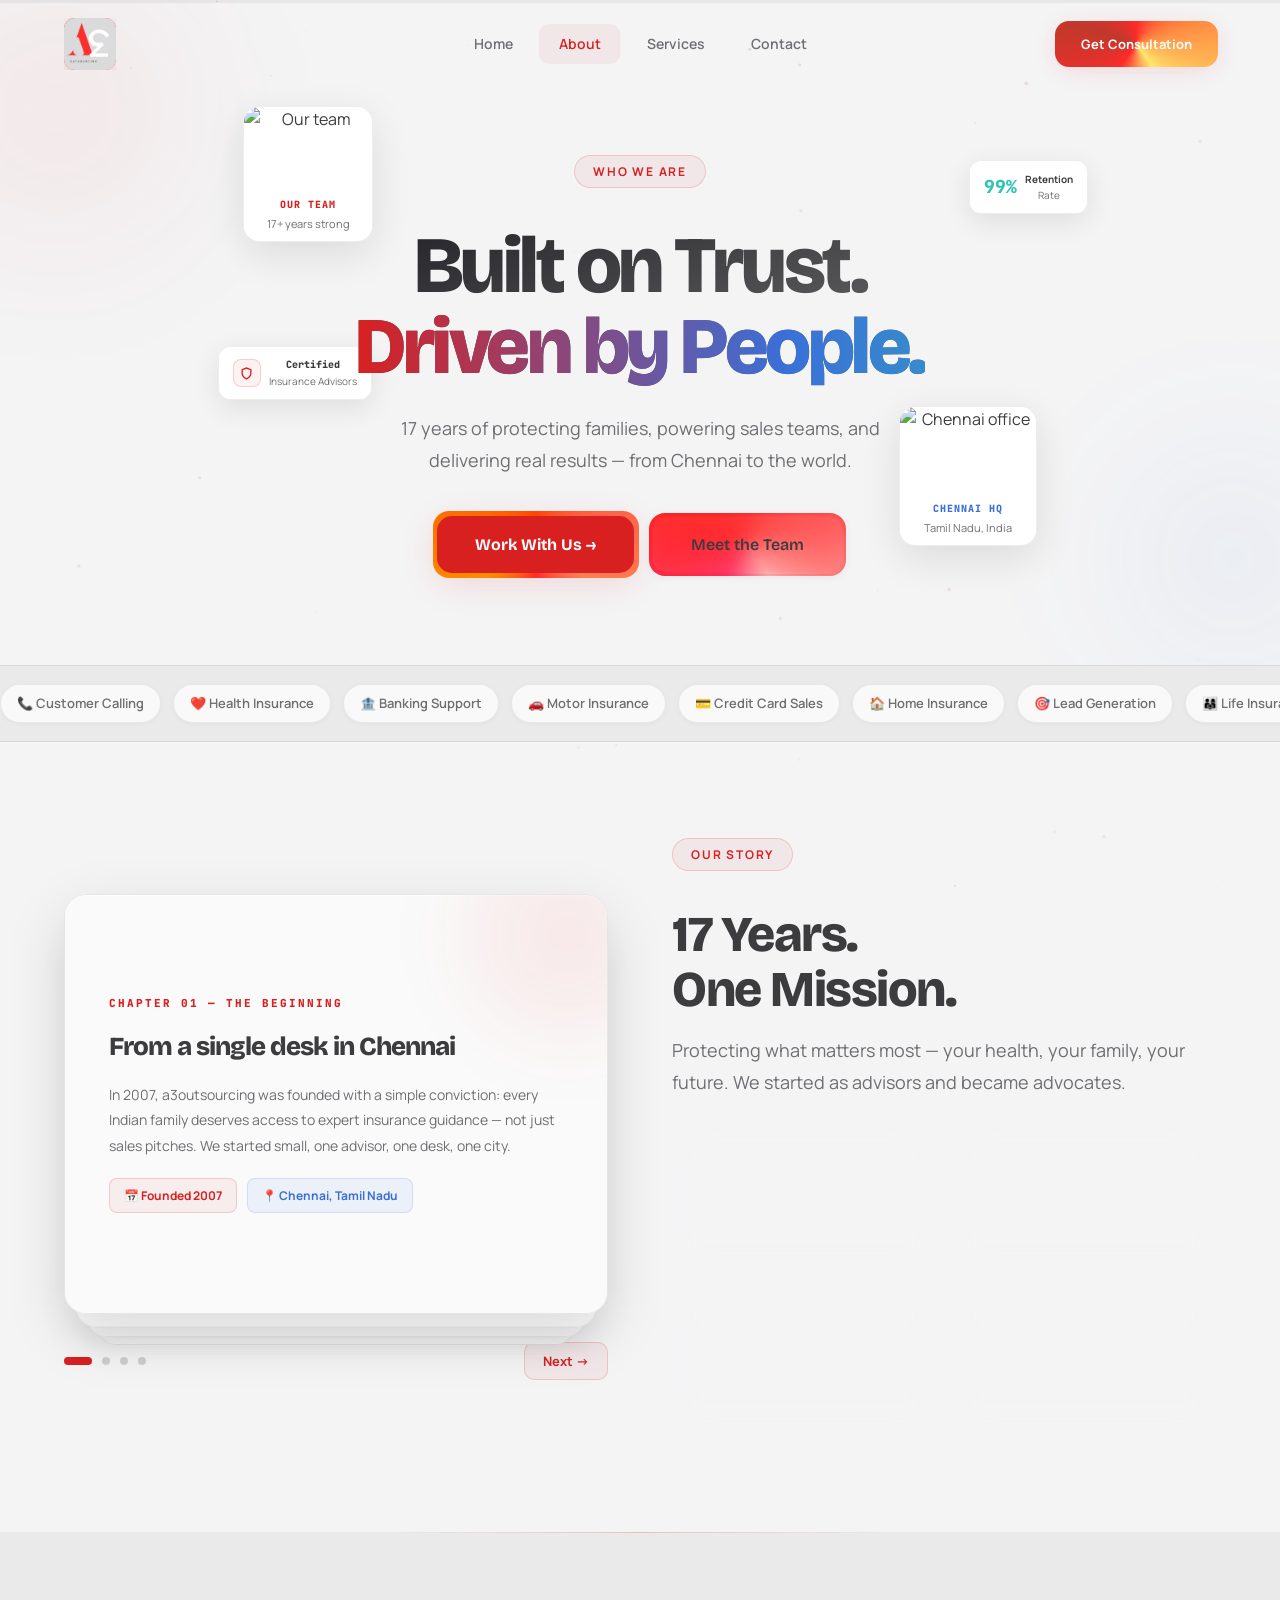
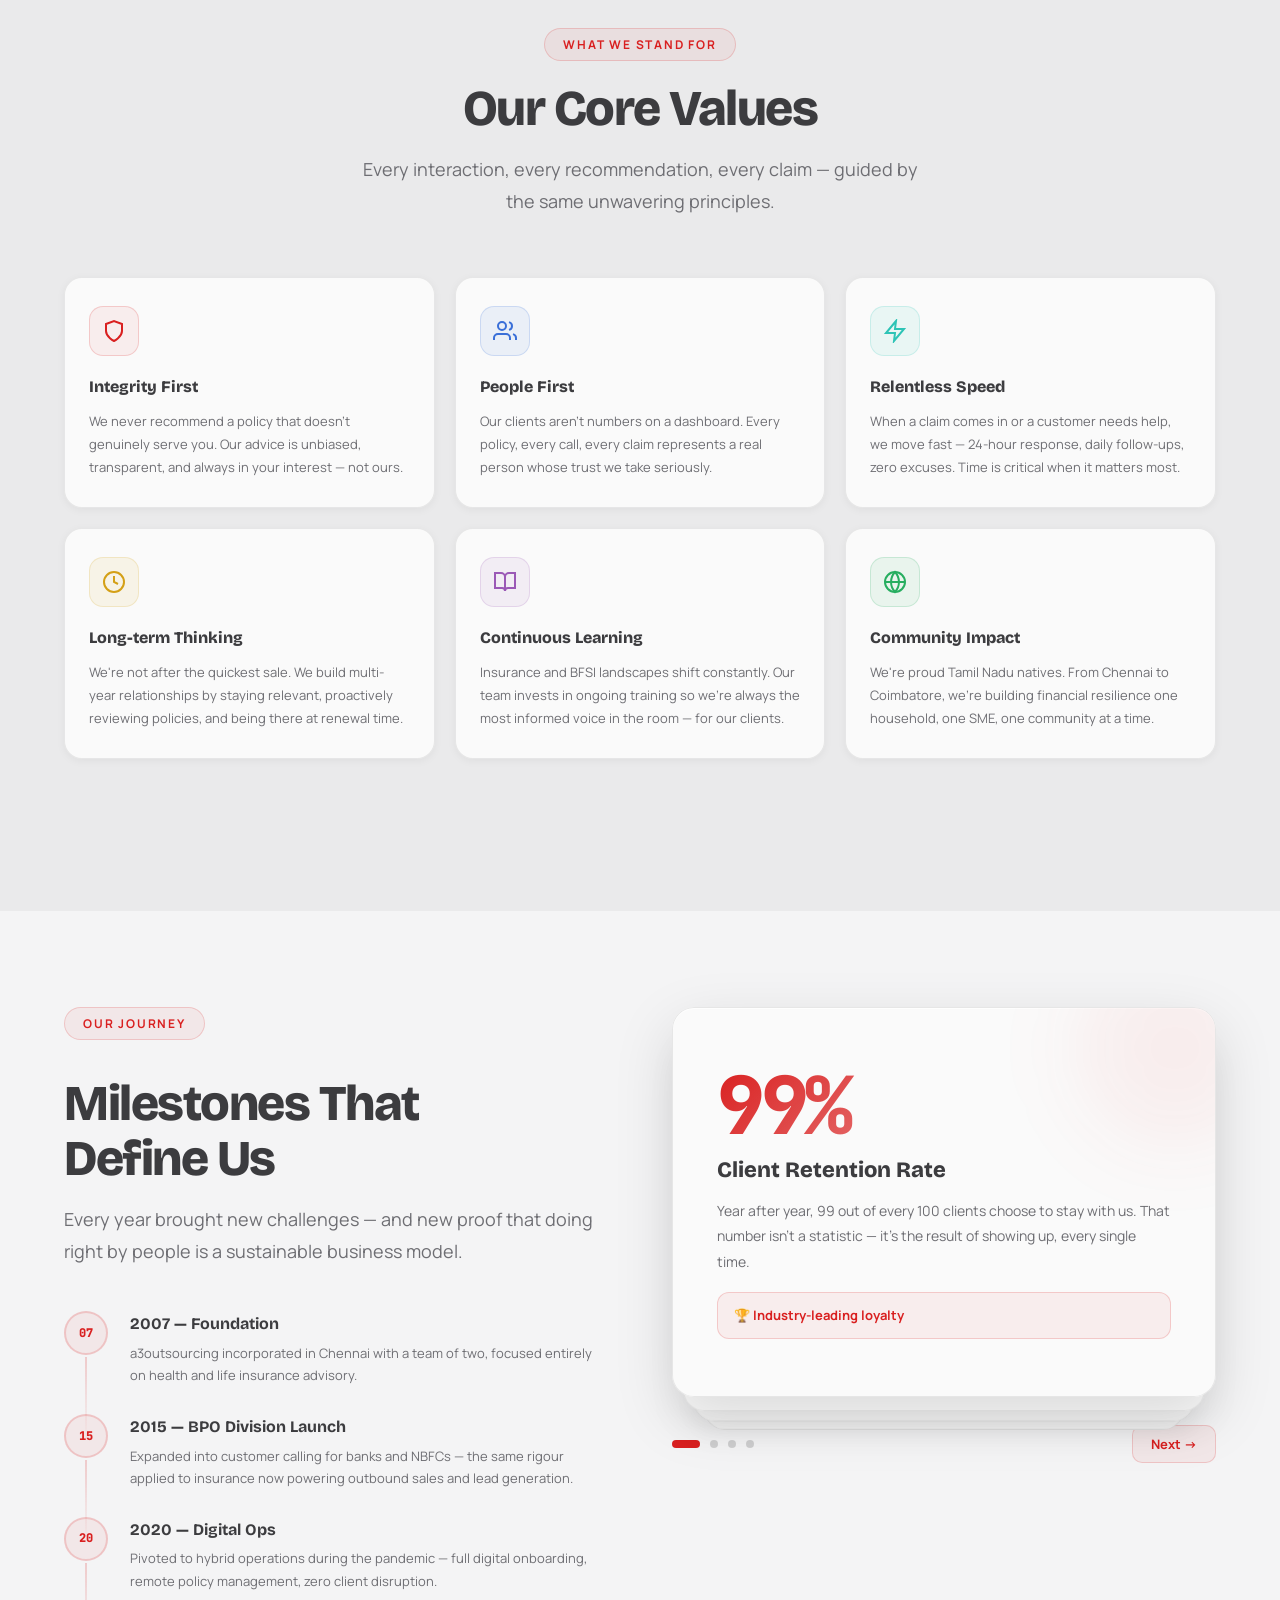
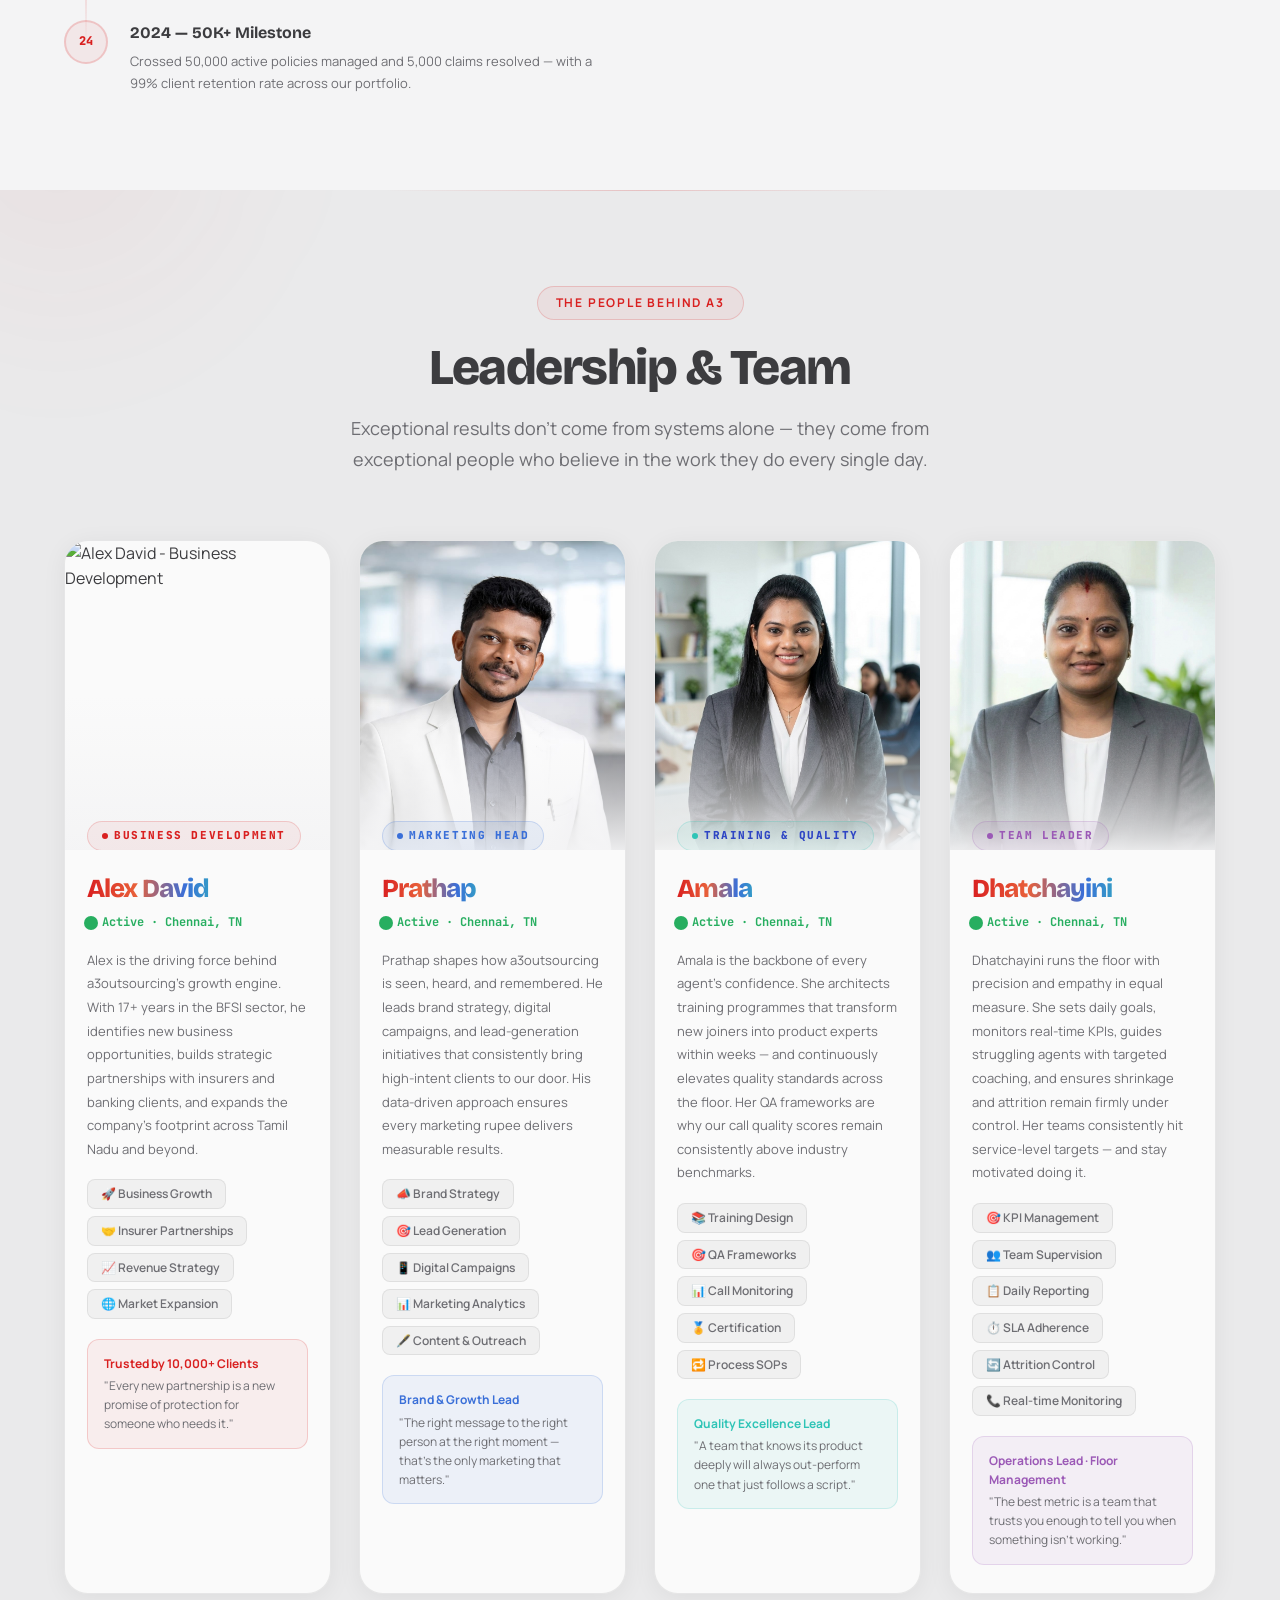
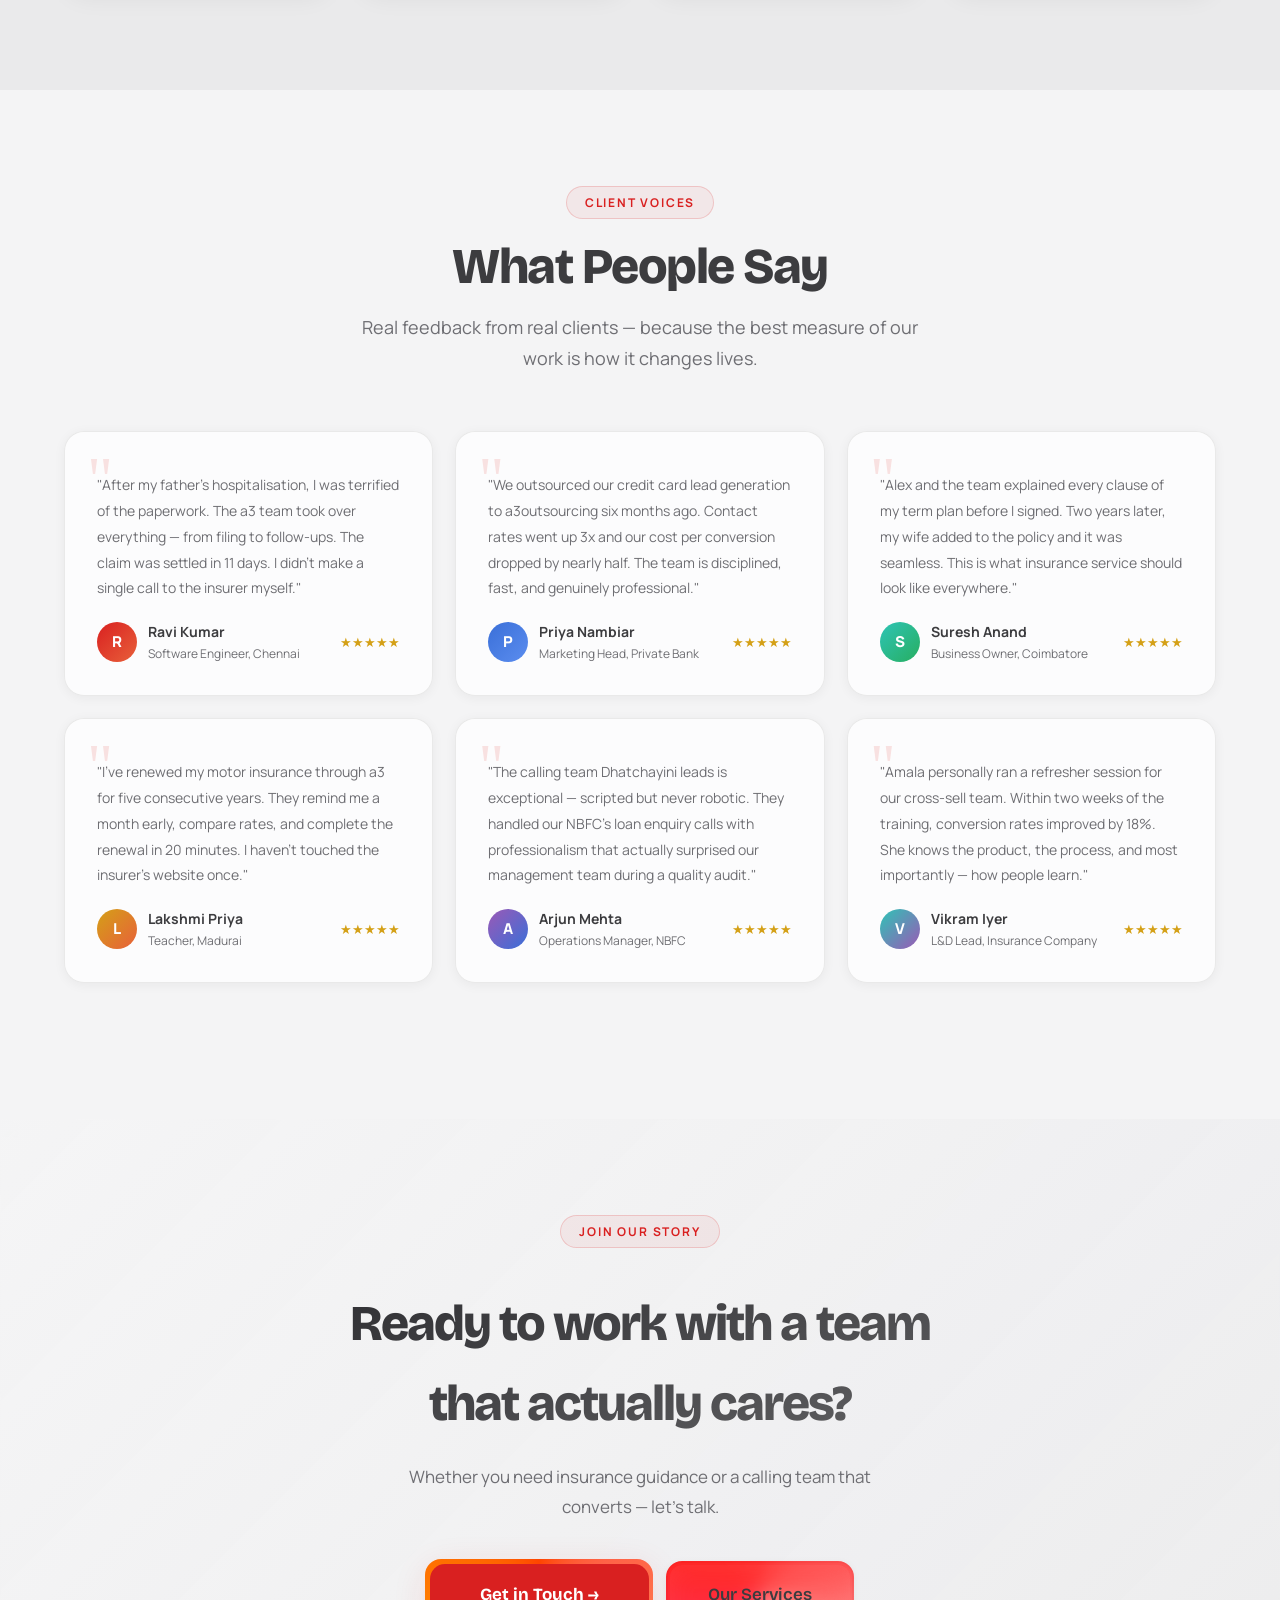
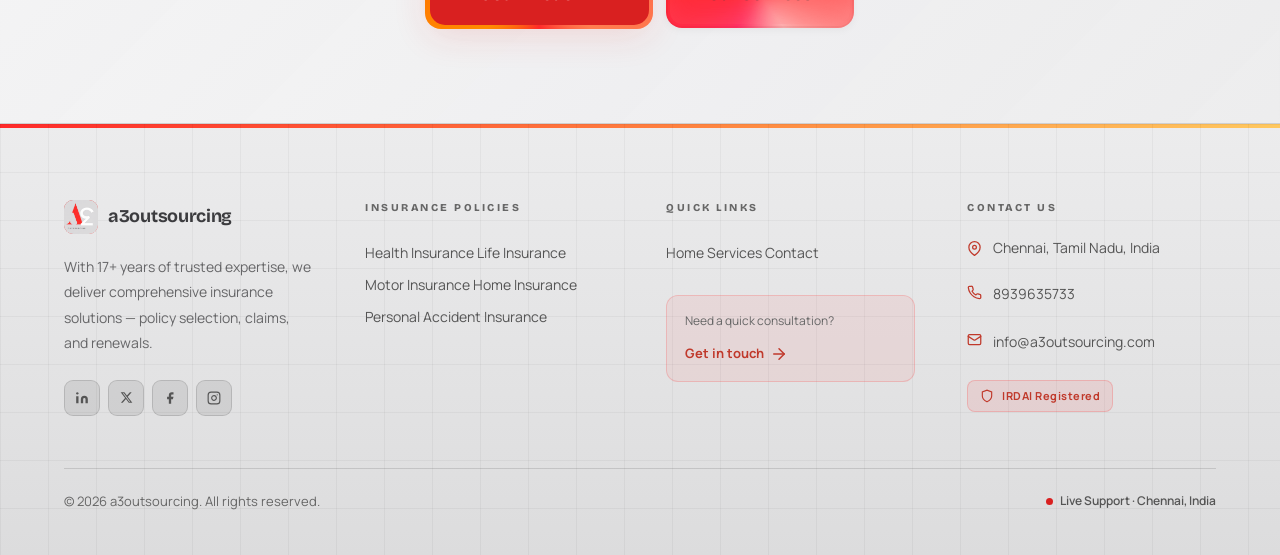
==== about.html @ 7f918e46 "Initial commit" ====
<!DOCTYPE html>
<html lang="en">
<head>
  <meta charset="UTF-8">
  <meta name="viewport" content="width=device-width, initial-scale=1.0">
  <title>About Us — a3outsourcing</title>
  <link rel="stylesheet" href="css/tokens.css">
  <link rel="stylesheet" href="css/styles.css">
  <style>
    /* ═══════════════════════════════════════
       ABOUT PAGE — EXTENDED STYLES
    ═══════════════════════════════════════ */

    /* ── Stacked Slide Deck ── */
    .stack-scene {
      position: relative;
      height: 420px;
      perspective: 1200px;
    }
    .stack-card {
      position: absolute;
      inset: 0;
      border-radius: 22px;
      overflow: hidden;
      cursor: pointer;
      transition: transform 0.72s cubic-bezier(0.16,1,0.3,1),
                  opacity 0.72s cubic-bezier(0.16,1,0.3,1),
                  box-shadow 0.5s ease;
      will-change: transform, opacity;
      user-select: none;
    }
    .stack-card.pos-0 {
      transform: translateY(0) scale(1);
      opacity: 1;
      z-index: 4;
      box-shadow: 0 20px 60px rgba(0,0,0,0.13);
    }

  .stack-card.pos-1 {
    transform: translateY(22px) scale(0.96);
    opacity: 1;
    z-index: 3;
    box-shadow: 0 12px 40px rgba(0,0,0,0.08);
  }
  .stack-card.pos-2 {
    transform: translateY(40px) scale(0.92);
    opacity: 1;
    z-index: 2;
    box-shadow: 0 8px 24px rgba(0,0,0,0.05);
  }
  .stack-card.pos-3 {
    transform: translateY(56px) scale(0.88);
    opacity: 1;
    z-index: 1;
  }
    .stack-card.exiting {
      transform: translateY(-110%) scale(0.94) rotateX(6deg);
      opacity: 0;
      pointer-events: none;
    }
  .stack-card-inner {
    width: 100%; height: 100%;
    background: #FAFAFA;
    border: 1px solid rgba(0,0,0,0.08);
    border-radius: 22px;
    padding: 40px 44px;
    display: flex;
    flex-direction: column;
    justify-content: center;
    position: relative;
    overflow: hidden;
    box-shadow: inset 0 1px 0 rgba(255,255,255,0.9);
  }
    .stack-card-inner::before {
      content: '';
      position: absolute;
      top: -60px; right: -60px;
      width: 200px; height: 200px;
      border-radius: 50%;
      background: var(--card-accent, rgba(217,32,32,0.06));
      filter: blur(40px);
      pointer-events: none;
    }
    .stack-nav {
      display: flex;
      align-items: center;
      gap: 10px;
      margin-top: 28px;
    }
    .stack-dot {
      width: 8px; height: 8px;
      border-radius: 4px;
      background: rgba(0,0,0,0.15);
      cursor: pointer;
      transition: all 0.4s var(--ease-out-expo);
      border: none;
      padding: 0;
    }
    .stack-dot.active {
      width: 28px;
      background: var(--brand-red);
    }
    .stack-next-btn {
      margin-left: auto;
      display: inline-flex;
      align-items: center;
      gap: 8px;
      font-size: 13px;
      font-weight: 700;
      color: var(--brand-red);
      background: var(--brand-red-subtle);
      border: 1px solid var(--brand-red-border);
      border-radius: 10px;
      padding: 9px 18px;
      cursor: pointer;
      transition: all 0.3s;
      font-family: var(--font-body);
    }
    .stack-next-btn:hover {
      background: var(--brand-red);
      color: #fff;
    }

    /* ── Shining Name Effect ── */
    @keyframes name-shine {
      0%   { background-position: -200% center; }
      100% { background-position: 200% center; }
    }
    @keyframes name-color-cycle {
      0%   { filter: hue-rotate(0deg) brightness(1); }
      25%  { filter: hue-rotate(30deg) brightness(1.1); }
      50%  { filter: hue-rotate(-20deg) brightness(1.15); }
      75%  { filter: hue-rotate(15deg) brightness(1.05); }
      100% { filter: hue-rotate(0deg) brightness(1); }
    }
    .team-name-shine {
      background: linear-gradient(
        90deg,
        #D92020 0%,
        #E8603A 20%,
        #3a6fd8 40%,
        #2ec4b6 60%,
        #9b59b6 80%,
        #D92020 100%
      );
      background-size: 200% auto;
      -webkit-background-clip: text;
      -webkit-text-fill-color: transparent;
      background-clip: text;
      animation: name-shine 4s linear infinite;
    }
    .team-role-tag {
      display: inline-flex;
      align-items: center;
      gap: 6px;
      padding: 5px 14px;
      border-radius: 20px;
      font-size: 11px;
      font-weight: 800;
      letter-spacing: 1.6px;
      text-transform: uppercase;
      font-family: var(--font-mono);
      animation: name-color-cycle 6s ease-in-out infinite;
    }

    /* ── Team Card ── */
    .team-card {
      background: var(--glass);
      border: 1px solid var(--glass-border);
      border-radius: 24px;
      overflow: hidden;
      transition: all 0.6s var(--ease-out-expo);
      position: relative;
      box-shadow: 0 4px 24px rgba(0,0,0,0.06);
    }
    .team-card:hover {
      transform: translateY(-10px);
      box-shadow: 0 24px 64px rgba(0,0,0,0.12);
      border-color: rgba(0,0,0,0.12);
    }
    .team-photo-wrap {
      position: relative;
      aspect-ratio: 3/3.5;
      overflow: hidden;
    }
    .team-photo-wrap img {
      width: 100%; height: 100%;
      object-fit: cover;
      object-position: top center;
      transition: transform 0.8s var(--ease-out-expo);
    }
    .team-card:hover .team-photo-wrap img {
      transform: scale(1.06);
    }
    .team-photo-overlay {
      position: absolute;
      inset: 0;
      background: linear-gradient(to top, rgba(244,244,245,0.95) 0%, transparent 50%);
    }
    .team-photo-badge {
      position: absolute;
      bottom: -1px; left: 0; right: 0;
      padding: 16px 22px 0;
    }
    .team-info {
      padding: 4px 22px 28px;
    }

    /* ── Pulsing live dot on team card ── */
    @keyframes team-pulse {
      0%  { transform: scale(1); opacity: 0.8; }
      50% { transform: scale(2.2); opacity: 0; }
      100%{ transform: scale(1); opacity: 0; }
    }
    .team-live-dot {
      position: relative;
      display: inline-block;
      width: 8px; height: 8px;
      border-radius: 50%;
      background: #27ae60;
      flex-shrink: 0;
    }
    .team-live-dot::after {
      content: '';
      position: absolute;
      inset: -3px;
      border-radius: 50%;
      background: #27ae60;
      animation: team-pulse 2.2s ease-out infinite;
    }

    /* ── Responsibility pill list ── */
    .resp-pill {
      display: inline-flex;
      align-items: center;
      gap: 6px;
      padding: 6px 13px;
      border-radius: 8px;
      font-size: 12px;
      font-weight: 600;
      line-height: 1.3;
      background: rgba(0,0,0,0.04);
      border: 1px solid rgba(0,0,0,0.07);
      color: var(--text-secondary);
      transition: all 0.3s;
    }
    .resp-pill:hover {
      background: var(--brand-red-subtle);
      border-color: var(--brand-red-border);
      color: var(--brand-red);
    }

    /* ── Mission cards (big accent numbers) ── */
    .mission-num {
      font-size: 80px;
      font-weight: 800;
      font-family: var(--font-mono);
      line-height: 1;
      background: linear-gradient(135deg, var(--brand-red), rgba(217,32,32,0.25));
      -webkit-background-clip: text;
      -webkit-text-fill-color: transparent;
      background-clip: text;
      margin-bottom: 8px;
      letter-spacing: -4px;
    }

    /* ── Testimonial card (about page variant) ── */
    .about-test-card {
      background: var(--glass);
      border: 1px solid var(--glass-border);
      border-radius: 20px;
      padding: 32px;
      transition: all 0.5s var(--ease-out-expo);
      position: relative;
      box-shadow: 0 2px 12px rgba(0,0,0,0.05);
    }
    .about-test-card:hover {
      transform: translateY(-5px);
      box-shadow: 0 16px 48px rgba(0,0,0,0.10);
      border-color: rgba(0,0,0,0.11);
    }
    .about-test-card .quote-mark {
      font-size: 64px;
      line-height: 1;
      color: var(--brand-red);
      opacity: 0.12;
      font-family: Georgia, serif;
      position: absolute;
      top: 16px; left: 22px;
    }

    /* ── Timeline (journey section) ── */
    .timeline-item {
      display: flex;
      gap: 22px;
      align-items: flex-start;
      position: relative;
    }
    .timeline-item:not(:last-child)::after {
      content: '';
      position: absolute;
      left: 21px;
      top: 46px;
      width: 2px;
      height: calc(100% + 8px);
      background: linear-gradient(to bottom, var(--brand-red), transparent);
      opacity: 0.2;
    }
    .timeline-dot {
      width: 44px; height: 44px;
      border-radius: 50%;
      background: var(--brand-red-subtle);
      border: 2px solid var(--brand-red-border);
      display: flex;
      align-items: center;
      justify-content: center;
      font-family: var(--font-mono);
      font-weight: 800;
      font-size: 12px;
      color: var(--brand-red);
      flex-shrink: 0;
      position: relative;
      z-index: 1;
    }

    /* ── Scroll-triggered number counter ── */
    .big-counter {
      font-size: clamp(48px, 7vw, 72px);
      font-weight: 800;
      font-family: var(--font-mono);
      letter-spacing: -3px;
      line-height: 1;
    }

    /* ── Value card ── */
    .value-card {
      background: var(--glass);
      border: 1px solid var(--glass-border);
      border-radius: 18px;
      padding: 28px 24px;
      transition: all 0.5s var(--ease-out-expo);
      position: relative;
      overflow: hidden;
      box-shadow: 0 2px 8px rgba(0,0,0,0.05);
    }
    .value-card::after {
      content: '';
      position: absolute;
      bottom: 0; left: 0; right: 0;
      height: 3px;
      background: var(--card-line, var(--brand-red));
      transform: scaleX(0);
      transform-origin: left;
      transition: transform 0.45s var(--ease-out-expo);
    }
    .value-card:hover::after { transform: scaleX(1); }
    .value-card:hover {
      transform: translateY(-6px);
      box-shadow: 0 20px 50px rgba(0,0,0,0.10);
      border-color: rgba(0,0,0,0.11);
      background: var(--glass-hover);
    }

    /* ── Hero accent word ── */
    @keyframes about-accent {
      0%,100% { background-position: 0% center; }
      50%      { background-position: 100% center; }
    }
    .about-accent {
      background: linear-gradient(90deg,#D92020,#3a6fd8,#2ec4b6,#9b59b6,#D92020);
      background-size: 300% auto;
      -webkit-background-clip: text;
      -webkit-text-fill-color: transparent;
      background-clip: text;
      animation: about-accent 6s linear infinite;
    }

    /* ── Floating orbs ── */
    @keyframes orb-float {
      0%,100% { transform: translate(0,0) scale(1); }
      33%      { transform: translate(12px,-18px) scale(1.04); }
      66%      { transform: translate(-8px,10px) scale(0.97); }
    }
    .orb {
      position: absolute;
      border-radius: 50%;
      filter: blur(60px);
      pointer-events: none;
      animation: orb-float 14s ease-in-out infinite;
    }

    /* ── Marquee (team skills) ── */
    @keyframes marquee-skills {
      from { transform: translateX(0); }
      to   { transform: translateX(-50%); }
    }
    .skills-track {
      display: flex;
      width: max-content;
      gap: 12px;
      animation: marquee-skills 30s linear infinite;
    }
    .skill-chip {
      display: inline-flex;
      align-items: center;
      gap: 7px;
      padding: 8px 16px;
      background: rgba(255,255,255,0.7);
      border: 1px solid rgba(0,0,0,0.07);
      border-radius: 24px;
      font-size: 13px;
      font-weight: 600;
      color: var(--text-secondary);
      white-space: nowrap;
      box-shadow: 0 1px 4px rgba(0,0,0,0.04);
    }

    /* ── Responsive ── */
    @media (max-width: 768px) {
      .stack-scene { height: 480px; }
      .stack-card-inner { padding: 28px 24px; }
      .team-grid { grid-template-columns: 1fr !important; }
    }

    @media (max-width: 768px) {
    .hero-float-card { display: none !important; }

    @media (min-width: 768px) {
      .team-grid .team-info p {
        font-size: 12px !important;
      }
      .team-grid .team-photo-wrap {
        aspect-ratio: 3/3 !important;
      }
      .team-grid h3 {
        font-size: 20px !important;
      }
      .team-grid .team-info {
        padding: 4px 14px 20px !important;
      }
      .team-grid .stack-card-inner {
        padding: 24px 18px !important;
      }
    }

  }
  </style>
</head>
<body>

<!-- Scroll progress -->
<div style="position:fixed;top:0;left:0;width:100%;height:3px;z-index:9999;background:rgba(0,0,0,0.05)">
  <div id="scroll-progress" style="height:100%;width:0%;background:linear-gradient(90deg,var(--brand-red),var(--brand-red-bright));transition:width .08s linear;box-shadow:0 0 20px var(--brand-red-glow)"></div>
</div>
<canvas id="particle-canvas" style="position:fixed;inset:0;width:100%;height:100%;pointer-events:none;z-index:1"></canvas>
<div id="navbar-root"></div>

<main style="position:relative;z-index:2;overflow:hidden">

  <!-- ═══════════ HERO ═══════════ -->
  <div class="page-hero" style="min-height:62vh;display:flex;flex-direction:column;justify-content:center;align-items:center;text-align:center;padding:155px 24px 90px;position:relative;overflow:hidden">
    <!-- Orbs -->
    <div class="orb" style="width:420px;height:420px;top:-15%;left:-12%;background:radial-gradient(ellipse,rgba(217,32,32,0.07),transparent 70%)"></div>
    <div class="orb" style="width:350px;height:350px;bottom:-10%;right:-10%;background:radial-gradient(ellipse,rgba(58,111,216,0.07),transparent 70%);animation-delay:-6s"></div>
<!-- Floating image cards -->
    <div class="hero-float-card" style="position:absolute;top:16%;left:19%;animation:icon-float 5s ease-in-out infinite;z-index:1">
      <div style="width:130px;border-radius:16px;overflow:hidden;box-shadow:0 12px 40px rgba(0,0,0,0.10);border:1px solid rgba(0,0,0,0.07);background:#fff">
        <img src="https://images.unsplash.com/photo-1600880292203-757bb62b4baf?w=260&q=80&auto=format&fit=crop&crop=top" alt="Our team" style="width:100%;height:82px;object-fit:cover;display:block">
        <div style="padding:8px 10px">
          <div style="font-size:10px;font-weight:800;color:var(--brand-red);letter-spacing:1px;text-transform:uppercase;font-family:var(--font-mono)">Our Team</div>
          <div style="font-size:11px;color:var(--text-secondary);margin-top:2px">17+ years strong</div>
        </div>
      </div>
    </div>
    <div class="hero-float-card" style="position:absolute;bottom:18%;right:19%;animation:icon-float 4.5s ease-in-out 1.5s infinite;z-index:1">
      <div style="width:138px;border-radius:16px;overflow:hidden;box-shadow:0 12px 40px rgba(0,0,0,0.10);border:1px solid rgba(0,0,0,0.07);background:#fff">
        <img src="https://images.unsplash.com/photo-1521737711867-e3b97375f902?w=276&q=80&auto=format&fit=crop&crop=center" alt="Chennai office" style="width:100%;height:86px;object-fit:cover;display:block">
        <div style="padding:8px 10px">
          <div style="font-size:10px;font-weight:800;color:#3a6fd8;letter-spacing:1px;text-transform:uppercase;font-family:var(--font-mono)">Chennai HQ</div>
          <div style="font-size:11px;color:var(--text-secondary);margin-top:2px">Tamil Nadu, India</div>
        </div>
      </div>
    </div>
    <div class="hero-float-card" style="position:absolute;top:52%;left:17%;animation:icon-float 6s ease-in-out 3s infinite;z-index:1">
      <div style="padding:10px 14px;border-radius:12px;background:#fff;box-shadow:0 8px 28px rgba(0,0,0,0.09);border:1px solid rgba(0,0,0,0.07);display:flex;align-items:center;gap:8px;white-space:nowrap">
        <div style="width:28px;height:28px;border-radius:8px;background:var(--brand-red-subtle);border:1px solid var(--brand-red-border);display:flex;align-items:center;justify-content:center;color:var(--brand-red);flex-shrink:0"><svg width="13" height="13" viewBox="0 0 24 24" fill="none" stroke="currentColor" stroke-width="2.5"><path d="M12 22s8-4 8-10V5l-8-3-8 3v7c0 6 8 10 8 10z"/></svg></div>
        <div><div style="font-size:10px;font-weight:800;color:var(--text-primary);font-family:var(--font-mono)">Certified</div><div style="font-size:10px;color:var(--text-secondary)">Insurance Advisors</div></div>
      </div>
    </div>
    <div class="hero-float-card" style="position:absolute;top:24%;right:15%;animation:icon-float 5.5s ease-in-out 0.8s infinite;z-index:1">
      <div style="padding:10px 14px;border-radius:12px;background:#fff;box-shadow:0 8px 28px rgba(0,0,0,0.09);border:1px solid rgba(0,0,0,0.07);display:flex;align-items:center;gap:8px;white-space:nowrap">
        <div style="font-size:18px;font-weight:800;font-family:var(--font-mono);color:#2ec4b6;line-height:1">99%</div>
        <div><div style="font-size:10px;font-weight:700;color:var(--text-primary)">Retention</div><div style="font-size:10px;color:var(--text-secondary)">Rate</div></div>
      </div>
    </div>



    <div style="position:relative;z-index:2;animation:fadeUp .8s var(--ease-out-expo)">
      <span class="section-tag">Who We Are</span>
      <h1 style="font-size:clamp(42px,8vw,80px);font-weight:800;font-family:var(--font-display);line-height:1.01;letter-spacing:-3.5px;margin:18px 0 24px;background:linear-gradient(160deg,#2a2a2e 10%,#666668 90%);-webkit-background-clip:text;-webkit-text-fill-color:transparent">
        Built on Trust.<br><span class="about-accent">Driven by People.</span>
      </h1>
      <p style="color:var(--text-secondary);font-size:18px;max-width:560px;margin:0 auto;line-height:1.78">17 years of protecting families, powering sales teams, and delivering real results — from Chennai to the world.</p>
      <div style="display:flex;gap:14px;justify-content:center;margin-top:38px;flex-wrap:wrap">
        <a href="contact.html" class="btn-primary">Work With Us &rarr;</a>
        <a href="#our-team" class="btn-secondary">Meet the Team</a>
      </div>
    </div>
  </div>

  <!-- ═══════════ SKILLS MARQUEE ═══════════ -->
  <div style="overflow:hidden;padding:18px 0;background:var(--bg-dark-2);border-top:1px solid var(--glass-border);border-bottom:1px solid var(--glass-border);position:relative;z-index:2">
    <div class="skills-track">
      <span class="skill-chip">📞 Customer Calling</span>
      <span class="skill-chip">❤️ Health Insurance</span>
      <span class="skill-chip">🏦 Banking Support</span>
      <span class="skill-chip">🚗 Motor Insurance</span>
      <span class="skill-chip">💳 Credit Card Sales</span>
      <span class="skill-chip">🏠 Home Insurance</span>
      <span class="skill-chip">🎯 Lead Generation</span>
      <span class="skill-chip">👨‍👩‍👧 Life Insurance</span>
      <span class="skill-chip">⚡ 24hr Claim Response</span>
      <span class="skill-chip">🏆 17+ Years</span>
      <span class="skill-chip">📊 50K+ Policies</span>
      <!-- duplicate for seamless loop -->
      <span class="skill-chip">📞 Customer Calling</span>
      <span class="skill-chip">❤️ Health Insurance</span>
      <span class="skill-chip">🏦 Banking Support</span>
      <span class="skill-chip">🚗 Motor Insurance</span>
      <span class="skill-chip">💳 Credit Card Sales</span>
      <span class="skill-chip">🏠 Home Insurance</span>
      <span class="skill-chip">🎯 Lead Generation</span>
      <span class="skill-chip">👨‍👩‍👧 Life Insurance</span>
      <span class="skill-chip">⚡ 24hr Claim Response</span>
      <span class="skill-chip">🏆 17+ Years</span>
      <span class="skill-chip">📊 50K+ Policies</span>
    </div>
  </div>


  <!-- ═══════════ SECTION 1 — OUR STORY (Stacked slides) ═══════════ -->
  <div class="section">
    <div style="display:grid;grid-template-columns:1fr 1fr;gap:64px;align-items:center" class="grid-2">
      <!-- Left: stacked deck -->
      <div class="sr-l">
        <div class="stack-scene" id="stack-story">
          <!-- Card 0 -->
          <div class="stack-card pos-0" style="--card-accent:rgba(217,32,32,0.07)">
            <div class="stack-card-inner" style="background:#FAFAFA">
              <span style="font-size:11px;font-weight:800;letter-spacing:2px;text-transform:uppercase;color:var(--brand-red);font-family:var(--font-mono);margin-bottom:14px;display:block">Chapter 01 — The Beginning</span>
              <h3 style="font-size:26px;font-weight:800;font-family:var(--font-display);letter-spacing:-1px;margin-bottom:14px;color:var(--text-primary)">From a single desk in Chennai</h3>
              <p style="color:var(--text-secondary);font-size:14px;line-height:1.82">In 2007, a3outsourcing was founded with a simple conviction: every Indian family deserves access to expert insurance guidance — not just sales pitches. We started small, one advisor, one desk, one city.</p>
              <div style="margin-top:20px;display:flex;gap:10px;flex-wrap:wrap">
                <div style="padding:7px 14px;background:var(--brand-red-subtle);border:1px solid var(--brand-red-border);border-radius:8px;font-size:12px;font-weight:700;color:var(--brand-red)">📅 Founded 2007</div>
                <div style="padding:7px 14px;background:rgba(58,111,216,0.07);border:1px solid rgba(58,111,216,0.15);border-radius:8px;font-size:12px;font-weight:700;color:#3a6fd8">📍 Chennai, Tamil Nadu</div>
              </div>
            </div>
          </div>
          <!-- Card 1 -->
          <div class="stack-card pos-1" style="--card-accent:rgba(58,111,216,0.07)">
            <div class="stack-card-inner" style="background:#FAFAFA">
              <span style="font-size:11px;font-weight:800;letter-spacing:2px;text-transform:uppercase;color:#3a6fd8;font-family:var(--font-mono);margin-bottom:14px;display:block">Chapter 02 — The Expansion</span>
              <h3 style="font-size:26px;font-weight:800;font-family:var(--font-display);letter-spacing:-1px;margin-bottom:14px;color:var(--text-primary)">Growing beyond insurance</h3>
              <p style="color:var(--text-secondary);font-size:14px;line-height:1.82">By 2015, client demand led us to expand into customer calling services for banks and NBFCs. The same discipline — precision, care, accountability — that built our insurance practice became the backbone of our BPO arm.</p>
              <div style="margin-top:20px;display:flex;gap:10px;flex-wrap:wrap">
                <div style="padding:7px 14px;background:rgba(58,111,216,0.07);border:1px solid rgba(58,111,216,0.15);border-radius:8px;font-size:12px;font-weight:700;color:#3a6fd8">📞 BPO Launched 2015</div>
                <div style="padding:7px 14px;background:rgba(46,196,182,0.07);border:1px solid rgba(46,196,182,0.15);border-radius:8px;font-size:12px;font-weight:700;color:#2ec4b6">🏦 BFSI Partners</div>
              </div>
            </div>
          </div>
          <!-- Card 2 -->
          <div class="stack-card pos-2" style="--card-accent:rgba(46,196,182,0.07)">
            <div class="stack-card-inner" style="background:#FAFAFA">
              <span style="font-size:11px;font-weight:800;letter-spacing:2px;text-transform:uppercase;color:#2ec4b6;font-family:var(--font-mono);margin-bottom:14px;display:block">Chapter 03 — The Team</span>
              <h3 style="font-size:26px;font-weight:800;font-family:var(--font-display);letter-spacing:-1px;margin-bottom:14px;color:var(--text-primary)">A team that goes the distance</h3>
              <p style="color:var(--text-secondary);font-size:14px;line-height:1.82">Today, a3outsourcing runs on a passionate team of specialists — leaders who've shaped careers and processes from the ground up. Our people are our product, and we invest heavily in training and culture.</p>
              <div style="margin-top:20px;display:flex;gap:10px;flex-wrap:wrap">
                <div style="padding:7px 14px;background:rgba(46,196,182,0.07);border:1px solid rgba(46,196,182,0.15);border-radius:8px;font-size:12px;font-weight:700;color:#2ec4b6">👥 Expert Team</div>
                <div style="padding:7px 14px;background:rgba(155,89,182,0.07);border:1px solid rgba(155,89,182,0.15);border-radius:8px;font-size:12px;font-weight:700;color:#9b59b6">🎓 Continuous Training</div>
              </div>
            </div>
          </div>
          <!-- Card 3 -->
          <div class="stack-card pos-3">
            <div class="stack-card-inner" style="background:#FAFAFA">
              <span style="font-size:11px;font-weight:800;letter-spacing:2px;text-transform:uppercase;color:#d4a017;font-family:var(--font-mono);margin-bottom:14px;display:block">Chapter 04 — Today</span>
              <h3 style="font-size:26px;font-weight:800;font-family:var(--font-display);letter-spacing:-1px;margin-bottom:14px;color:var(--text-primary)">50,000 stories of protection</h3>
              <p style="color:var(--text-secondary);font-size:14px;line-height:1.82">Over 50,000 policies managed. 5,000+ claims settled. 15+ insurance partners. We're not counting milestones — we're counting the families who sleep better because of what we do.</p>
            </div>
          </div>
        </div>
        <!-- Stack nav -->
        <div class="stack-nav" id="stack-story-nav">
          <button class="stack-dot active" data-idx="0"></button>
          <button class="stack-dot" data-idx="1"></button>
          <button class="stack-dot" data-idx="2"></button>
          <button class="stack-dot" data-idx="3"></button>
          <button class="stack-next-btn" id="stack-story-next">Next &rarr;</button>
        </div>
      </div>

      <!-- Right: big stats -->
      <div class="sr-r" style="display:flex;flex-direction:column;gap:24px">
        <div class="sr">
          <span class="section-tag">Our Story</span>
          <h2 class="section-title" style="margin:16px 0 18px">17 Years.<br>One Mission.</h2>
          <p class="section-sub">Protecting what matters most — your health, your family, your future. We started as advisors and became advocates.</p>
        </div>
        <div style="display:grid;grid-template-columns:1fr 1fr;gap:16px">
          <div class="glass-card sr delay-1" style="padding:24px;text-align:center">
            <div class="big-counter" style="background:linear-gradient(135deg,#D92020,#E8603A);-webkit-background-clip:text;-webkit-text-fill-color:transparent" data-counter data-end="50" data-suffix="K+">0</div>
            <div style="font-size:13px;color:var(--text-secondary);margin-top:6px;font-weight:600">Policies Managed</div>
          </div>
          <div class="glass-card sr delay-2" style="padding:24px;text-align:center">
            <div class="big-counter" style="background:linear-gradient(135deg,#2ec4b6,#27ae60);-webkit-background-clip:text;-webkit-text-fill-color:transparent" data-counter data-end="5" data-suffix="K+">0</div>
            <div style="font-size:13px;color:var(--text-secondary);margin-top:6px;font-weight:600">Claims Settled</div>
          </div>
          <div class="glass-card sr delay-3" style="padding:24px;text-align:center">
            <div class="big-counter" style="background:linear-gradient(135deg,#3a6fd8,#5B8DEF);-webkit-background-clip:text;-webkit-text-fill-color:transparent" data-counter data-end="17" data-suffix="+">0</div>
            <div style="font-size:13px;color:var(--text-secondary);margin-top:6px;font-weight:600">Years of Excellence</div>
          </div>
          <div class="glass-card sr delay-4" style="padding:24px;text-align:center">
            <div class="big-counter" style="background:linear-gradient(135deg,#9b59b6,#d4a017);-webkit-background-clip:text;-webkit-text-fill-color:transparent" data-counter data-end="15" data-suffix="+">0</div>
            <div style="font-size:13px;color:var(--text-secondary);margin-top:6px;font-weight:600">Insurer Partners</div>
          </div>
        </div>
      </div>
    </div>
  </div>


  <!-- ═══════════ SECTION 2 — OUR VALUES (Stacked slides + icons) ═══════════ -->
  <section style="background:var(--bg-dark-2);position:relative">
    <div style="position:absolute;top:0;left:50%;transform:translateX(-50%);width:40%;height:1px;background:linear-gradient(90deg,transparent,rgba(217,32,32,.2),transparent)"></div>
    <div class="section">
      <div style="text-align:center;margin-bottom:60px" class="sr">
        <span class="section-tag">What We Stand For</span>
        <h2 class="section-title">Our Core Values</h2>
        <p class="section-sub centered">Every interaction, every recommendation, every claim — guided by the same unwavering principles.</p>
      </div>

      <div style="display:grid;grid-template-columns:repeat(3,1fr);gap:20px;margin-bottom:56px" class="grid-3">
        <div class="value-card sr delay-1" style="--card-line:#D92020">
          <div style="width:50px;height:50px;border-radius:14px;background:var(--brand-red-subtle);border:1px solid var(--brand-red-border);display:flex;align-items:center;justify-content:center;color:var(--brand-red);margin-bottom:18px">
            <svg width="24" height="24" viewBox="0 0 24 24" fill="none" stroke="currentColor" stroke-width="2"><path d="M12 22s8-4 8-10V5l-8-3-8 3v7c0 6 8 10 8 10z"/></svg>
          </div>
          <h4 style="font-size:16px;font-weight:800;font-family:var(--font-display);margin-bottom:10px">Integrity First</h4>
          <p style="color:var(--text-secondary);font-size:13px;line-height:1.78">We never recommend a policy that doesn't genuinely serve you. Our advice is unbiased, transparent, and always in your interest — not ours.</p>
        </div>
        <div class="value-card sr delay-2" style="--card-line:#3a6fd8">
          <div style="width:50px;height:50px;border-radius:14px;background:rgba(58,111,216,0.08);border:1px solid rgba(58,111,216,0.18);display:flex;align-items:center;justify-content:center;color:#3a6fd8;margin-bottom:18px">
            <svg width="24" height="24" viewBox="0 0 24 24" fill="none" stroke="currentColor" stroke-width="2"><path d="M17 21v-2a4 4 0 0 0-4-4H5a4 4 0 0 0-4 4v2"/><circle cx="9" cy="7" r="4"/><path d="M23 21v-2a4 4 0 0 0-3-3.87"/><path d="M16 3.13a4 4 0 0 1 0 7.75"/></svg>
          </div>
          <h4 style="font-size:16px;font-weight:800;font-family:var(--font-display);margin-bottom:10px">People First</h4>
          <p style="color:var(--text-secondary);font-size:13px;line-height:1.78">Our clients aren't numbers on a dashboard. Every policy, every call, every claim represents a real person whose trust we take seriously.</p>
        </div>
        <div class="value-card sr delay-3" style="--card-line:#2ec4b6">
          <div style="width:50px;height:50px;border-radius:14px;background:rgba(46,196,182,0.08);border:1px solid rgba(46,196,182,0.18);display:flex;align-items:center;justify-content:center;color:#2ec4b6;margin-bottom:18px">
            <svg width="24" height="24" viewBox="0 0 24 24" fill="none" stroke="currentColor" stroke-width="2"><polygon points="13 2 3 14 12 14 11 22 21 10 12 10 13 2"/></svg>
          </div>
          <h4 style="font-size:16px;font-weight:800;font-family:var(--font-display);margin-bottom:10px">Relentless Speed</h4>
          <p style="color:var(--text-secondary);font-size:13px;line-height:1.78">When a claim comes in or a customer needs help, we move fast — 24-hour response, daily follow-ups, zero excuses. Time is critical when it matters most.</p>
        </div>
        <div class="value-card sr delay-1" style="--card-line:#d4a017">
          <div style="width:50px;height:50px;border-radius:14px;background:rgba(212,160,23,0.08);border:1px solid rgba(212,160,23,0.18);display:flex;align-items:center;justify-content:center;color:#d4a017;margin-bottom:18px">
            <svg width="24" height="24" viewBox="0 0 24 24" fill="none" stroke="currentColor" stroke-width="2"><circle cx="12" cy="12" r="10"/><polyline points="12 6 12 12 16 14"/></svg>
          </div>
          <h4 style="font-size:16px;font-weight:800;font-family:var(--font-display);margin-bottom:10px">Long-term Thinking</h4>
          <p style="color:var(--text-secondary);font-size:13px;line-height:1.78">We're not after the quickest sale. We build multi-year relationships by staying relevant, proactively reviewing policies, and being there at renewal time.</p>
        </div>
        <div class="value-card sr delay-2" style="--card-line:#9b59b6">
          <div style="width:50px;height:50px;border-radius:14px;background:rgba(155,89,182,0.08);border:1px solid rgba(155,89,182,0.18);display:flex;align-items:center;justify-content:center;color:#9b59b6;margin-bottom:18px">
            <svg width="24" height="24" viewBox="0 0 24 24" fill="none" stroke="currentColor" stroke-width="2"><path d="M2 3h6a4 4 0 0 1 4 4v14a3 3 0 0 0-3-3H2z"/><path d="M22 3h-6a4 4 0 0 0-4 4v14a3 3 0 0 1 3-3h7z"/></svg>
          </div>
          <h4 style="font-size:16px;font-weight:800;font-family:var(--font-display);margin-bottom:10px">Continuous Learning</h4>
          <p style="color:var(--text-secondary);font-size:13px;line-height:1.78">Insurance and BFSI landscapes shift constantly. Our team invests in ongoing training so we're always the most informed voice in the room — for our clients.</p>
        </div>
        <div class="value-card sr delay-3" style="--card-line:#27ae60">
          <div style="width:50px;height:50px;border-radius:14px;background:rgba(39,174,96,0.08);border:1px solid rgba(39,174,96,0.18);display:flex;align-items:center;justify-content:center;color:#27ae60;margin-bottom:18px">
            <svg width="24" height="24" viewBox="0 0 24 24" fill="none" stroke="currentColor" stroke-width="2"><circle cx="12" cy="12" r="10"/><line x1="2" y1="12" x2="22" y2="12"/><path d="M12 2a15.3 15.3 0 0 1 4 10 15.3 15.3 0 0 1-4 10 15.3 15.3 0 0 1-4-10 15.3 15.3 0 0 1 4-10z"/></svg>
          </div>
          <h4 style="font-size:16px;font-weight:800;font-family:var(--font-display);margin-bottom:10px">Community Impact</h4>
          <p style="color:var(--text-secondary);font-size:13px;line-height:1.78">We're proud Tamil Nadu natives. From Chennai to Coimbatore, we're building financial resilience one household, one SME, one community at a time.</p>
        </div>
      </div>
    </div>
  </section>


  <!-- ═══════════ SECTION 3 — JOURNEY (Stacked slides + timeline) ═══════════ -->
  <div class="section">
    <div style="display:grid;grid-template-columns:1fr 1fr;gap:64px;align-items:start" class="grid-2">
      <!-- Left: copy + timeline -->
      <div>
        <div class="sr">
          <span class="section-tag">Our Journey</span>
          <h2 class="section-title" style="margin:16px 0 18px">Milestones That<br>Define Us</h2>
          <p class="section-sub" style="margin-bottom:44px">Every year brought new challenges — and new proof that doing right by people is a sustainable business model.</p>
        </div>
        <div style="display:flex;flex-direction:column;gap:28px">
          <div class="timeline-item sr delay-1">
            <div class="timeline-dot">07</div>
            <div><h4 style="font-size:16px;font-weight:700;font-family:var(--font-display);margin-bottom:5px">2007 — Foundation</h4><p style="color:var(--text-secondary);font-size:13px;line-height:1.7">a3outsourcing incorporated in Chennai with a team of two, focused entirely on health and life insurance advisory.</p></div>
          </div>
          <!-- <div class="timeline-item sr delay-2">
            <div class="timeline-dot">12</div>
            <div><h4 style="font-size:16px;font-weight:700;font-family:var(--font-display);margin-bottom:5px">2012 — IRDAI Registration</h4><p style="color:var(--text-secondary);font-size:13px;line-height:1.7">Achieved full IRDAI licensing, cementing our standing as a trusted, regulated insurance intermediary across Tamil Nadu.</p></div>
          </div> -->
          <div class="timeline-item sr delay-3">
            <div class="timeline-dot">15</div>
            <div><h4 style="font-size:16px;font-weight:700;font-family:var(--font-display);margin-bottom:5px">2015 — BPO Division Launch</h4><p style="color:var(--text-secondary);font-size:13px;line-height:1.7">Expanded into customer calling for banks and NBFCs — the same rigour applied to insurance now powering outbound sales and lead generation.</p></div>
          </div>
          <div class="timeline-item sr delay-4">
            <div class="timeline-dot">20</div>
            <div><h4 style="font-size:16px;font-weight:700;font-family:var(--font-display);margin-bottom:5px">2020 — Digital Ops</h4><p style="color:var(--text-secondary);font-size:13px;line-height:1.7">Pivoted to hybrid operations during the pandemic — full digital onboarding, remote policy management, zero client disruption.</p></div>
          </div>
          <div class="timeline-item sr delay-1">
            <div class="timeline-dot">24</div>
            <div><h4 style="font-size:16px;font-weight:700;font-family:var(--font-display);margin-bottom:5px">2024 — 50K+ Milestone</h4><p style="color:var(--text-secondary);font-size:13px;line-height:1.7">Crossed 50,000 active policies managed and 5,000 claims resolved — with a 99% client retention rate across our portfolio.</p></div>
          </div>
        </div>
      </div>

      <!-- Right: second stacked deck -->
      <div class="sr-r">
        <div class="stack-scene" id="stack-journey" style="height:390px">
          <div class="stack-card pos-0">
            <div class="stack-card-inner" style="background:#FAFAFA">
              <div class="mission-num">99%</div>
              <h3 style="font-size:22px;font-weight:800;font-family:var(--font-display);margin-bottom:10px;color:var(--text-primary)">Client Retention Rate</h3>
              <p style="color:var(--text-secondary);font-size:14px;line-height:1.82">Year after year, 99 out of every 100 clients choose to stay with us. That number isn't a statistic — it's the result of showing up, every single time.</p>
              <div style="margin-top:18px;padding:12px 16px;background:var(--brand-red-subtle);border:1px solid var(--brand-red-border);border-radius:12px;font-size:13px;font-weight:700;color:var(--brand-red);display:inline-block">🏆 Industry-leading loyalty</div>
            </div>
          </div>
          <div class="stack-card pos-1">
            <div class="stack-card-inner" style="background:#FAFAFA">
              <div class="mission-num" style="background:linear-gradient(135deg,#3a6fd8,rgba(58,111,216,0.25));-webkit-background-clip:text;-webkit-text-fill-color:transparent;background-clip:text">24h</div>
              <h3 style="font-size:22px;font-weight:800;font-family:var(--font-display);margin-bottom:10px;color:var(--text-primary)">Claim Response Guarantee</h3>
              <p style="color:var(--text-secondary);font-size:14px;line-height:1.82">No holding music. No waiting weeks. Every claim filed through us gets a dedicated agent response within 24 hours — with daily progress updates until settlement.</p>
            </div>
          </div>
          <div class="stack-card pos-2">
            <div class="stack-card-inner" style="background:#FAFAFA">
              <div class="mission-num" style="background:linear-gradient(135deg,#2ec4b6,rgba(46,196,182,0.25));-webkit-background-clip:text;-webkit-text-fill-color:transparent;background-clip:text">15+</div>
              <h3 style="font-size:22px;font-weight:800;font-family:var(--font-display);margin-bottom:10px;color:var(--text-primary)">Insurer Partnerships</h3>
              <p style="color:var(--text-secondary);font-size:14px;line-height:1.82">LIC. HDFC Life. ICICI Prudential. Star Health. Bajaj Allianz. Tata AIA. And nine more. One partnership for each client — the one that fits you best.</p>
            </div>
          </div>
          <div class="stack-card pos-3">
            <div class="stack-card-inner" style="background:#FAFAFA">
              <div class="mission-num" style="background:linear-gradient(135deg,#d4a017,rgba(212,160,23,0.25));-webkit-background-clip:text;-webkit-text-fill-color:transparent;background-clip:text">60%</div>
              <h3 style="font-size:22px;font-weight:800;font-family:var(--font-display);margin-bottom:10px;color:var(--text-primary)">Lower Cost-Per-Lead</h3>
              <p style="color:var(--text-secondary);font-size:14px;line-height:1.82">Our BPO clients report up to 60% reduction in cost-per-lead compared to in-house calling — while improving contact rates and customer satisfaction scores.</p>
            </div>
          </div>
        </div>
        <div class="stack-nav" id="stack-journey-nav">
          <button class="stack-dot active" data-idx="0"></button>
          <button class="stack-dot" data-idx="1"></button>
          <button class="stack-dot" data-idx="2"></button>
          <button class="stack-dot" data-idx="3"></button>
          <button class="stack-next-btn" id="stack-journey-next">Next &rarr;</button>
        </div>
      </div>
    </div>
  </div>


  <!-- ═══════════ TEAM SECTION ═══════════ -->
  <section id="our-team" style="background:var(--bg-dark-2);position:relative;overflow:hidden">
    <div class="orb" style="width:500px;height:500px;top:-20%;left:-15%;background:radial-gradient(ellipse,rgba(217,32,32,0.05),transparent 70%);z-index:0"></div>
    <div style="position:absolute;top:0;left:50%;transform:translateX(-50%);width:40%;height:1px;background:linear-gradient(90deg,transparent,rgba(217,32,32,.2),transparent)"></div>

    <div class="section" style="position:relative;z-index:1">
      <div class="sr" style="text-align:center;margin-bottom:64px">
        <span class="section-tag">The People Behind a3</span>
        <h2 class="section-title">Leadership &amp; Team</h2>
        <p class="section-sub centered">Exceptional results don't come from systems alone — they come from exceptional people who believe in the work they do every single day.</p>
      </div>

      <!-- Team grid -->
      <div style="display:grid;grid-template-columns:repeat(4,1fr);gap:28px" class="grid-3 team-grid">

        <!-- ── Alex David — Business Development ── -->
        <div class="team-card sr delay-1">
          <div class="team-photo-wrap">
            <img src="assets/team_members/alex.jpg" alt="Alex David - Business Development">
            <div class="team-photo-overlay"></div>
            <div class="team-photo-badge">
              <span class="team-role-tag" style="background:var(--brand-red-subtle);color:var(--brand-red);border:1px solid var(--brand-red-border)">
                <span style="width:6px;height:6px;border-radius:50%;background:var(--brand-red);display:inline-block"></span>
                Business Development
              </span>
            </div>
          </div>
          <div class="team-info" style="padding-top:18px">
            <h3 style="font-size:26px;font-weight:800;font-family:var(--font-display);letter-spacing:-1px;margin-bottom:4px">
              <span class="team-name-shine">Alex David</span>
            </h3>
            <div style="display:flex;align-items:center;gap:7px;margin-bottom:16px">
              <span class="team-live-dot"></span>
              <span style="font-size:12px;color:#27ae60;font-weight:700;font-family:var(--font-mono)">Active · Chennai, TN</span>
            </div>
            <p style="color:var(--text-secondary);font-size:13px;line-height:1.82;margin-bottom:18px">Alex is the driving force behind a3outsourcing's growth engine. With 17+ years in the BFSI sector, he identifies new business opportunities, builds strategic partnerships with insurers and banking clients, and expands the company's footprint across Tamil Nadu and beyond.</p>
            <div style="display:flex;flex-wrap:wrap;gap:7px;margin-bottom:20px">
              <span class="resp-pill">🚀 Business Growth</span>
              <span class="resp-pill">🤝 Insurer Partnerships</span>
              <span class="resp-pill">📈 Revenue Strategy</span>
              <span class="resp-pill">🌐 Market Expansion</span>
            </div>
            <div style="padding:14px 16px;background:var(--brand-red-subtle);border:1px solid var(--brand-red-border);border-radius:12px">
              <p style="font-size:12px;color:var(--brand-red);font-weight:700;margin-bottom:3px">Trusted by 10,000+ Clients</p>
              <p style="font-size:12px;color:var(--text-secondary);line-height:1.6">"Every new partnership is a new promise of protection for someone who needs it."</p>
            </div>
          </div>
        </div>

        <!-- ── Prathap — Marketing Head ── -->
        <div class="team-card sr delay-2">
          <div class="team-photo-wrap">
            <img src="assets/team_members/prathap.jpeg" alt="Prathap - Marketing Head">
            <div class="team-photo-overlay"></div>
            <div class="team-photo-badge">
              <span class="team-role-tag" style="background:rgba(58,111,216,0.08);color:#3a6fd8;border:1px solid rgba(58,111,216,0.2)">
                <span style="width:6px;height:6px;border-radius:50%;background:#3a6fd8;display:inline-block"></span>
                Marketing Head
              </span>
            </div>
          </div>
          <div class="team-info" style="padding-top:18px">
            <h3 style="font-size:26px;font-weight:800;font-family:var(--font-display);letter-spacing:-1px;margin-bottom:4px">
              <span class="team-name-shine" style="animation-delay:-0.8s">Prathap</span>
            </h3>
            <div style="display:flex;align-items:center;gap:7px;margin-bottom:16px">
              <span class="team-live-dot"></span>
              <span style="font-size:12px;color:#27ae60;font-weight:700;font-family:var(--font-mono)">Active · Chennai, TN</span>
            </div>
            <p style="color:var(--text-secondary);font-size:13px;line-height:1.82;margin-bottom:18px">Prathap shapes how a3outsourcing is seen, heard, and remembered. He leads brand strategy, digital campaigns, and lead-generation initiatives that consistently bring high-intent clients to our door. His data-driven approach ensures every marketing rupee delivers measurable results.</p>
            <div style="display:flex;flex-wrap:wrap;gap:7px;margin-bottom:20px">
              <span class="resp-pill">📣 Brand Strategy</span>
              <span class="resp-pill">🎯 Lead Generation</span>
              <span class="resp-pill">📱 Digital Campaigns</span>
              <span class="resp-pill">📊 Marketing Analytics</span>
              <span class="resp-pill">🖋️ Content & Outreach</span>
            </div>
            <div style="padding:14px 16px;background:rgba(58,111,216,0.07);border:1px solid rgba(58,111,216,0.18);border-radius:12px">
              <p style="font-size:12px;color:#3a6fd8;font-weight:700;margin-bottom:3px">Brand & Growth Lead</p>
              <p style="font-size:12px;color:var(--text-secondary);line-height:1.6">"The right message to the right person at the right moment — that's the only marketing that matters."</p>
            </div>
          </div>
        </div>

        <!-- ── Amala — Training & Quality ── -->
        <div class="team-card sr delay-3">
          <div class="team-photo-wrap">
            <img src="assets/team_members/amala.jpeg" alt="Amala - Training and Quality">
            <div class="team-photo-overlay"></div>
            <div class="team-photo-badge">
              <span class="team-role-tag" style="background:rgba(46,196,182,0.08);color:#2e45c4;border:1px solid rgba(46,196,182,0.2)">
                <span style="width:6px;height:6px;border-radius:50%;background:#2ec4b6;display:inline-block"></span>
                Training &amp; Quality
              </span>
            </div>
          </div>
          <div class="team-info" style="padding-top:18px">
            <h3 style="font-size:26px;font-weight:800;font-family:var(--font-display);letter-spacing:-1px;margin-bottom:4px">
              <span class="team-name-shine" style="animation-delay:-1.5s">Amala</span>
            </h3>
            <div style="display:flex;align-items:center;gap:7px;margin-bottom:16px">
              <span class="team-live-dot"></span>
              <span style="font-size:12px;color:#27ae60;font-weight:700;font-family:var(--font-mono)">Active · Chennai, TN</span>
            </div>
            <p style="color:var(--text-secondary);font-size:13px;line-height:1.82;margin-bottom:18px">Amala is the backbone of every agent's confidence. She architects training programmes that transform new joiners into product experts within weeks — and continuously elevates quality standards across the floor. Her QA frameworks are why our call quality scores remain consistently above industry benchmarks.</p>
            <div style="display:flex;flex-wrap:wrap;gap:7px;margin-bottom:20px">
              <span class="resp-pill">📚 Training Design</span>
              <span class="resp-pill">🎯 QA Frameworks</span>
              <span class="resp-pill">📊 Call Monitoring</span>
              <span class="resp-pill">🏅 Certification</span>
              <span class="resp-pill">🔁 Process SOPs</span>
            </div>
            <div style="padding:14px 16px;background:rgba(46,196,182,0.07);border:1px solid rgba(46,196,182,0.18);border-radius:12px">
              <p style="font-size:12px;color:#2ec4b6;font-weight:700;margin-bottom:3px">Quality Excellence Lead</p>
              <p style="font-size:12px;color:var(--text-secondary);line-height:1.6">"A team that knows its product deeply will always out-perform one that just follows a script."</p>
            </div>
          </div>
        </div>

        <!-- ── Dhatchayini — Team Leader ── -->
        <div class="team-card sr delay-4">
          <div class="team-photo-wrap">
            <img src="assets/team_members/dhatchayini.png" alt="Dhatchayini - Team Leader">
            <div class="team-photo-overlay"></div>
            <div class="team-photo-badge">
              <span class="team-role-tag" style="background:rgba(155,89,182,0.08);color:#9b59b6;border:1px solid rgba(155,89,182,0.2)">
                <span style="width:6px;height:6px;border-radius:50%;background:#9b59b6;display:inline-block"></span>
                Team Leader
              </span>
            </div>
          </div>
          <div class="team-info" style="padding-top:18px">
            <h3 style="font-size:26px;font-weight:800;font-family:var(--font-display);letter-spacing:-1px;margin-bottom:4px">
              <span class="team-name-shine" style="animation-delay:-3s">Dhatchayini</span>
            </h3>
            <div style="display:flex;align-items:center;gap:7px;margin-bottom:16px">
              <span class="team-live-dot"></span>
              <span style="font-size:12px;color:#27ae60;font-weight:700;font-family:var(--font-mono)">Active · Chennai, TN</span>
            </div>
            <p style="color:var(--text-secondary);font-size:13px;line-height:1.82;margin-bottom:18px">Dhatchayini runs the floor with precision and empathy in equal measure. She sets daily goals, monitors real-time KPIs, guides struggling agents with targeted coaching, and ensures shrinkage and attrition remain firmly under control. Her teams consistently hit service-level targets — and stay motivated doing it.</p>
            <div style="display:flex;flex-wrap:wrap;gap:7px;margin-bottom:20px">
              <span class="resp-pill">🎯 KPI Management</span>
              <span class="resp-pill">👥 Team Supervision</span>
              <span class="resp-pill">📋 Daily Reporting</span>
              <span class="resp-pill">⏱️ SLA Adherence</span>
              <span class="resp-pill">🔄 Attrition Control</span>
              <span class="resp-pill">📞 Real-time Monitoring</span>
            </div>
            <div style="padding:14px 16px;background:rgba(155,89,182,0.07);border:1px solid rgba(155,89,182,0.18);border-radius:12px">
              <p style="font-size:12px;color:#9b59b6;font-weight:700;margin-bottom:3px">Operations Lead · Floor Management</p>
              <p style="font-size:12px;color:var(--text-secondary);line-height:1.6">"The best metric is a team that trusts you enough to tell you when something isn't working."</p>
            </div>
          </div>
        </div>

      </div>

    </div>
  </section>


  <!-- ═══════════ TESTIMONIALS ═══════════ -->
  <div class="section">
    <div class="sr" style="text-align:center;margin-bottom:56px">
      <span class="section-tag">Client Voices</span>
      <h2 class="section-title">What People Say</h2>
      <p class="section-sub centered">Real feedback from real clients — because the best measure of our work is how it changes lives.</p>
    </div>

    <div style="display:grid;grid-template-columns:repeat(3,1fr);gap:22px;margin-bottom:40px" class="grid-3">
      <div class="about-test-card sr delay-1">
        <span class="quote-mark">"</span>
        <p style="font-size:14px;line-height:1.85;color:var(--text-secondary);margin-bottom:20px;position:relative;z-index:1;padding-top:8px">"After my father's hospitalisation, I was terrified of the paperwork. The a3 team took over everything — from filing to follow-ups. The claim was settled in 11 days. I didn't make a single call to the insurer myself."</p>
        <div style="display:flex;align-items:center;gap:11px">
          <div style="width:40px;height:40px;border-radius:50%;background:linear-gradient(135deg,#D92020,#E8603A);display:flex;align-items:center;justify-content:center;font-weight:800;color:#fff;font-size:15px;flex-shrink:0">R</div>
          <div><div style="font-weight:700;font-size:14px">Ravi Kumar</div><div style="color:var(--text-secondary);font-size:12px">Software Engineer, Chennai</div></div>
          <div style="margin-left:auto;color:#d4a017;font-size:13px">★★★★★</div>
        </div>
      </div>

      <div class="about-test-card sr delay-2">
        <span class="quote-mark">"</span>
        <p style="font-size:14px;line-height:1.85;color:var(--text-secondary);margin-bottom:20px;position:relative;z-index:1;padding-top:8px">"We outsourced our credit card lead generation to a3outsourcing six months ago. Contact rates went up 3x and our cost per conversion dropped by nearly half. The team is disciplined, fast, and genuinely professional."</p>
        <div style="display:flex;align-items:center;gap:11px">
          <div style="width:40px;height:40px;border-radius:50%;background:linear-gradient(135deg,#3a6fd8,#5B8DEF);display:flex;align-items:center;justify-content:center;font-weight:800;color:#fff;font-size:15px;flex-shrink:0">P</div>
          <div><div style="font-weight:700;font-size:14px">Priya Nambiar</div><div style="color:var(--text-secondary);font-size:12px">Marketing Head, Private Bank</div></div>
          <div style="margin-left:auto;color:#d4a017;font-size:13px">★★★★★</div>
        </div>
      </div>

      <div class="about-test-card sr delay-3">
        <span class="quote-mark">"</span>
        <p style="font-size:14px;line-height:1.85;color:var(--text-secondary);margin-bottom:20px;position:relative;z-index:1;padding-top:8px">"Alex and the team explained every clause of my term plan before I signed. Two years later, my wife added to the policy and it was seamless. This is what insurance service should look like everywhere."</p>
        <div style="display:flex;align-items:center;gap:11px">
          <div style="width:40px;height:40px;border-radius:50%;background:linear-gradient(135deg,#2ec4b6,#27ae60);display:flex;align-items:center;justify-content:center;font-weight:800;color:#fff;font-size:15px;flex-shrink:0">S</div>
          <div><div style="font-weight:700;font-size:14px">Suresh Anand</div><div style="color:var(--text-secondary);font-size:12px">Business Owner, Coimbatore</div></div>
          <div style="margin-left:auto;color:#d4a017;font-size:13px">★★★★★</div>
        </div>
      </div>

      <div class="about-test-card sr delay-1">
        <span class="quote-mark">"</span>
        <p style="font-size:14px;line-height:1.85;color:var(--text-secondary);margin-bottom:20px;position:relative;z-index:1;padding-top:8px">"I've renewed my motor insurance through a3 for five consecutive years. They remind me a month early, compare rates, and complete the renewal in 20 minutes. I haven't touched the insurer's website once."</p>
        <div style="display:flex;align-items:center;gap:11px">
          <div style="width:40px;height:40px;border-radius:50%;background:linear-gradient(135deg,#d4a017,#E8603A);display:flex;align-items:center;justify-content:center;font-weight:800;color:#fff;font-size:15px;flex-shrink:0">L</div>
          <div><div style="font-weight:700;font-size:14px">Lakshmi Priya</div><div style="color:var(--text-secondary);font-size:12px">Teacher, Madurai</div></div>
          <div style="margin-left:auto;color:#d4a017;font-size:13px">★★★★★</div>
        </div>
      </div>

      <div class="about-test-card sr delay-2">
        <span class="quote-mark">"</span>
        <p style="font-size:14px;line-height:1.85;color:var(--text-secondary);margin-bottom:20px;position:relative;z-index:1;padding-top:8px">"The calling team Dhatchayini leads is exceptional — scripted but never robotic. They handled our NBFC's loan enquiry calls with professionalism that actually surprised our management team during a quality audit."</p>
        <div style="display:flex;align-items:center;gap:11px">
          <div style="width:40px;height:40px;border-radius:50%;background:linear-gradient(135deg,#9b59b6,#3a6fd8);display:flex;align-items:center;justify-content:center;font-weight:800;color:#fff;font-size:15px;flex-shrink:0">A</div>
          <div><div style="font-weight:700;font-size:14px">Arjun Mehta</div><div style="color:var(--text-secondary);font-size:12px">Operations Manager, NBFC</div></div>
          <div style="margin-left:auto;color:#d4a017;font-size:13px">★★★★★</div>
        </div>
      </div>

      <div class="about-test-card sr delay-3">
        <span class="quote-mark">"</span>
        <p style="font-size:14px;line-height:1.85;color:var(--text-secondary);margin-bottom:20px;position:relative;z-index:1;padding-top:8px">"Amala personally ran a refresher session for our cross-sell team. Within two weeks of the training, conversion rates improved by 18%. She knows the product, the process, and most importantly — how people learn."</p>
        <div style="display:flex;align-items:center;gap:11px">
          <div style="width:40px;height:40px;border-radius:50%;background:linear-gradient(135deg,#2ec4b6,#9b59b6);display:flex;align-items:center;justify-content:center;font-weight:800;color:#fff;font-size:15px;flex-shrink:0">V</div>
          <div><div style="font-weight:700;font-size:14px">Vikram Iyer</div><div style="color:var(--text-secondary);font-size:12px">L&amp;D Lead, Insurance Company</div></div>
          <div style="margin-left:auto;color:#d4a017;font-size:13px">★★★★★</div>
        </div>
      </div>
    </div>
  </div>


  <!-- ═══════════ FINAL CTA ═══════════ -->
  <div style="position:relative;overflow:hidden">
    <div style="position:absolute;inset:0"><img src="https://images.unsplash.com/photo-1521791136064-7986c2920216?w=1400&q=70&auto=format" alt="" style="width:100%;height:100%;object-fit:cover;opacity:0.06"><div style="position:absolute;inset:0;background:linear-gradient(135deg,rgba(244,244,245,0.94),rgba(236,236,237,0.90))"></div></div>
    <div class="section" style="text-align:center;position:relative;z-index:2">
      <div class="sr">
        <span class="section-tag">Join Our Story</span>
        <h2 style="font-size:clamp(28px,4.5vw,50px);font-weight:800;font-family:var(--font-display);margin:16px 0 18px;letter-spacing:-2px;background:linear-gradient(160deg,#2a2a2e 10%,#666668 90%);-webkit-background-clip:text;-webkit-text-fill-color:transparent">Ready to work with a team<br>that actually cares?</h2>
        <p style="color:var(--text-secondary);font-size:17px;margin-bottom:40px;max-width:480px;margin-left:auto;margin-right:auto;line-height:1.75">Whether you need insurance guidance or a calling team that converts — let's talk.</p>
        <div style="display:flex;gap:16px;justify-content:center;flex-wrap:wrap">
          <a href="contact.html" class="btn-primary" style="font-size:17px;padding:18px 52px">Get in Touch &rarr;</a>
          <a href="services.html" class="btn-secondary" style="font-size:17px;padding:18px 40px">Our Services</a>
        </div>
      </div>
    </div>
  </div>

</main>

<div id="footer-root"></div>
<button class="scroll-top-btn" id="scroll-top" aria-label="Scroll to top"><svg width="18" height="18" viewBox="0 0 24 24" fill="none" stroke="currentColor" stroke-width="2"><path d="m18 15-6-6-6 6"/></svg></button>

<script src="js/components.js"></script>
<script src="js/main.js"></script>
<script>injectLayout('about');</script>

<script>
/* ── Stacked Slide Controller ── */
function initStack(sceneId, navId, nextBtnId) {
  const scene   = document.getElementById(sceneId);
  const nav     = document.getElementById(navId);
  const nextBtn = document.getElementById(nextBtnId);
  if (!scene || !nav) return;

  const cards = Array.from(scene.querySelectorAll('.stack-card'));
  const dots  = Array.from(nav.querySelectorAll('.stack-dot'));
  const total = cards.length;
  let top = 0;
  let animating = false;

  function posClass(offset) {
    if (offset === 0) return 'pos-0';
    if (offset === 1) return 'pos-1';
    if (offset === 2) return 'pos-2';
    return 'pos-3';
  }

  function goTo(idx) {
    if (animating || idx === top) return;
    animating = true;

    // If going forward
    const forward = ((idx - top + total) % total) <= total / 2;

    if (forward) {
      // animate current card out
      cards[top].classList.remove('pos-0');
      cards[top].classList.add('exiting');
      setTimeout(() => {
        cards[top].classList.remove('exiting');
        cards[top].classList.add('pos-' + (total - 1));
        top = idx;
        render();
        setTimeout(() => { animating = false; }, 120);
      }, 480);
    } else {
      top = idx;
      render();
      setTimeout(() => { animating = false; }, 100);
    }
  }

  function render() {
    cards.forEach((c, i) => {
      c.className = 'stack-card'; // reset
      const offset = (i - top + total) % total;
      c.classList.add(posClass(offset));
    });
    dots.forEach((d, i) => d.classList.toggle('active', i === top));
  }

  dots.forEach((d, i) => d.addEventListener('click', () => goTo(i)));
  if (nextBtn) {
    nextBtn.addEventListener('click', () => goTo((top + 1) % total));
  }

  // Click on non-top card to advance
  cards.forEach((c, i) => {
    c.addEventListener('click', () => {
      if (!c.classList.contains('pos-0')) goTo(i);
    });
  });

  // Auto-advance every 5s
  setInterval(() => { if (!document.hidden) goTo((top + 1) % total); }, 5000);

  render();
}

document.addEventListener('DOMContentLoaded', () => {
  initStack('stack-story',   'stack-story-nav',   'stack-story-next');
  initStack('stack-journey', 'stack-journey-nav', 'stack-journey-next');
});
</script>
</body>
</html>
---- css/tokens.css ----
/* ═══════════════════════════════════════════════
   a3outsourcing — Design Tokens
   ═══════════════════════════════════════════════ */
:root {
  /* Brand */
  --brand-red: #D92020;
  --brand-red-bright: #F04040;
  --brand-red-glow: rgba(217, 32, 32, 0.14);
  --brand-red-subtle: rgba(217, 32, 32, 0.06);
  --brand-red-border: rgba(217, 32, 32, 0.18);

  /* Neutrals */
  --neutral-dim: #888890;
  --bg-dark: #F4F4F5;      /* Primary page background */
  --bg-dark-2: #EAEAEB;
  --bg-dark-3: #E2E2E3;

  /* Glass — frosted white cards */
  --glass: rgba(255, 255, 255, 0.75);
  --glass-hover: rgba(255, 255, 255, 0.92);
  --glass-border: rgba(0, 0, 0, 0.08);

  /* Text */
  --text-primary: #3C3C3F;
  --text-secondary: #6E6E73;

  /* Easing */
  --ease-out-expo: cubic-bezier(0.16, 1, 0.3, 1);
  --ease-spring: cubic-bezier(0.34, 1.56, 0.64, 1);

  /* Fonts */
  --font-display: 'Bricolage Grotesque', sans-serif;
  --font-body: 'Manrope', sans-serif;
  --font-mono: 'JetBrains Mono', monospace;
}
---- css/styles.css ----
/* ═══════════════════════════════════════════════
   a3outsourcing — Global Styles
   ═══════════════════════════════════════════════ */
@import url('https://fonts.googleapis.com/css2?family=Bricolage+Grotesque:opsz,wght@12..96,400;12..96,500;12..96,600;12..96,700;12..96,800&family=Manrope:wght@300;400;500;600;700;800&family=JetBrains+Mono:wght@400;600;700;800&display=swap');

*,
*::before,
*::after {
  margin: 0;
  padding: 0;
  box-sizing: border-box;
}

body {
  background: var(--bg-dark);
  color: var(--text-primary);
  font-family: var(--font-body);
  overflow-x: hidden;
  width: 100%;
  line-height: 1.6;
  -webkit-font-smoothing: antialiased;
  -moz-osx-font-smoothing: grayscale;
}

/* main overflow handled by body — no separate overflow-x here to avoid double scrollbar */

a {
  color: inherit;
  text-decoration: none;
  transition: color 0.3s;
}

a:hover {
  color: var(--brand-red);
}

img {
  max-width: 100%;
  display: block;
}

::selection {
  background: var(--brand-red);
  color: #fff;
}

::-webkit-scrollbar {
  width: 5px;
}

::-webkit-scrollbar-track {
  background: var(--bg-dark-2);
}

::-webkit-scrollbar-thumb {
  background: rgba(217, 32, 32, 0.28);
  border-radius: 3px;
}

/* ── Keyframes ── */
@keyframes fadeUp {
  from {
    opacity: 0;
    transform: translateY(50px);
  }

  to {
    opacity: 1;
    transform: translateY(0);
  }
}

@keyframes fadeIn {
  from {
    opacity: 0;
  }

  to {
    opacity: 1;
  }
}

@keyframes scaleUp {
  from {
    opacity: 0;
    transform: scale(0.88);
  }

  to {
    opacity: 1;
    transform: scale(1);
  }
}

@keyframes blob1 {

  0%,
  100% {
    border-radius: 42% 58% 70% 30% / 45% 45% 55% 55%;
    transform: rotate(0deg) scale(1);
  }

  33% {
    border-radius: 50% 50% 35% 65% / 60% 40% 60% 40%;
    transform: rotate(120deg) scale(1.06);
  }

  66% {
    border-radius: 35% 65% 55% 45% / 50% 60% 40% 50%;
    transform: rotate(240deg) scale(0.94);
  }
}

@keyframes blob2 {

  0%,
  100% {
    border-radius: 55% 45% 40% 60% / 50% 55% 45% 50%;
    transform: rotate(0deg) scale(1);
  }

  50% {
    border-radius: 40% 60% 55% 45% / 45% 50% 50% 55%;
    transform: rotate(180deg) scale(1.08);
  }
}

@keyframes marquee {
  0% {
    transform: translateX(0);
  }

  100% {
    transform: translateX(-50%);
  }
}

@keyframes pulseRing {
  0% {
    transform: scale(1);
    opacity: 0.6;
  }

  100% {
    transform: scale(2.5);
    opacity: 0;
  }
}

@keyframes imgZoom {
  0% {
    transform: scale(1);
  }

  100% {
    transform: scale(1.08);
  }
}

@keyframes shimmer {
  0% {
    background-position: -200% 0;
  }

  100% {
    background-position: 200% 0;
  }
}

/* ── Scroll Reveal ── */
.sr {
  opacity: 0;
  transform: translateY(44px);
  transition: opacity 0.85s var(--ease-out-expo), transform 0.85s var(--ease-out-expo);
}

.sr.v {
  opacity: 1;
  transform: translateY(0);
}

.sr-l {
  opacity: 0;
  transform: translateX(-55px);
  transition: opacity 0.85s var(--ease-out-expo), transform 0.85s var(--ease-out-expo);
}

.sr-l.v {
  opacity: 1;
  transform: translateX(0);
}

.sr-r {
  opacity: 0;
  transform: translateX(55px);
  transition: opacity 0.85s var(--ease-out-expo), transform 0.85s var(--ease-out-expo);
}

.sr-r.v {
  opacity: 1;
  transform: translateX(0);
}

.sr-s {
  opacity: 0;
  transform: scale(0.88);
  transition: opacity 0.7s var(--ease-out-expo), transform 0.7s var(--ease-out-expo);
}

.sr-s.v {
  opacity: 1;
  transform: scale(1);
}

/* ── Stagger delays ── */
.delay-1 {
  transition-delay: 0.08s;
}

.delay-2 {
  transition-delay: 0.16s;
}

.delay-3 {
  transition-delay: 0.24s;
}

.delay-4 {
  transition-delay: 0.32s;
}

/* ── Navbar ── */
/* ── Navbar ── */
.navbar {
  position: fixed;
  top: 0;
  left: 0;
  width: 100%;
  z-index: 1000;
  padding: 18px 0;
  transition: all 0.45s var(--ease-out-expo);
  border-bottom: 1px solid transparent;
}

.navbar.scrolled {
  padding: 10px 0;
  background: rgba(244, 244, 245, 0.92);
  backdrop-filter: blur(24px);
  -webkit-backdrop-filter: blur(24px);
  border-bottom-color: rgba(0, 0, 0, 0.08);
  box-shadow: 0 2px 24px rgba(0, 0, 0, 0.07);
}

.nav-inner {
  max-width: 1200px;
  margin: 0 auto;
  padding: 0 24px;
  display: flex;
  align-items: center;
  justify-content: space-between;
  width: 100%;
  position: relative;
}

/* Brand */
.nav-inner > a:first-child {
  min-width: 0;
  flex-shrink: 0;
  overflow: hidden;
}

/* Desktop nav should not take layout space */
.desktop-only {
  display: contents;
}

.nav-links {
  position: absolute;
  left: 50%;
  transform: translateX(-50%);
  display: flex;
  align-items: center;
  gap: 6px;
  white-space: nowrap;
}

.nav-link {
  padding: 9px 20px;
  border-radius: 11px;
  font-size: 14px;
  font-weight: 600;
  color: var(--text-secondary);
  transition: all 0.3s;
  display: inline-block;
}

.nav-link:hover {
  color: var(--text-primary);
  background: rgba(0, 0, 0, 0.05);
}

.nav-link.active {
  color: var(--brand-red);
  background: var(--brand-red-subtle);
}

.nav-cta {
  display: inline-block;
  background: var(--brand-red);
  color: #fff;
  padding: 11px 24px;
  border-radius: 12px;
  font-size: 13px;
  font-weight: 700;
  margin-left: 0;
  box-shadow: 0 4px 24px var(--brand-red-glow);
  transition: all 0.3s;
  position: relative;
  z-index: 1;
}

.nav-cta:hover {
  color: #fff;
  transform: translateY(-2px);
  box-shadow: 0 8px 32px var(--brand-red-glow);
}

/* ── Section ── */
.section {
  max-width: 1200px;
  margin: 0 auto;
  padding: 96px 24px;
  position: relative;
  z-index: 2;
}

/* ── Section Tag ── */
.section-tag {
  display: inline-block;
  background: var(--brand-red-subtle);
  color: var(--brand-red);
  padding: 6px 18px;
  border-radius: 24px;
  font-size: 12px;
  font-weight: 700;
  letter-spacing: 1.8px;
  text-transform: uppercase;
  margin-bottom: 20px;
  border: 1px solid var(--brand-red-border);
  font-family: var(--font-body);
}

.section-title {
  font-size: clamp(28px, 5vw, 50px);
  font-weight: 800;
  font-family: var(--font-display);
  line-height: 1.1;
  letter-spacing: -1.5px;
}

.section-sub {
  color: var(--text-secondary);
  font-size: clamp(15px, 1.8vw, 18px);
  max-width: 580px;
  line-height: 1.75;
  margin-top: 18px;
}

.section-sub.centered {
  margin-left: auto;
  margin-right: auto;
}

/* ── Glass Card ── */
.glass-card {
  background: var(--glass);
  backdrop-filter: blur(18px);
  -webkit-backdrop-filter: blur(18px);
  border: 1px solid var(--glass-border);
  border-radius: 18px;
  padding: 28px;
  box-shadow: 0 2px 12px rgba(0, 0, 0, 0.06), 0 8px 32px rgba(0, 0, 0, 0.04);
  transition: all 0.5s var(--ease-out-expo);
  position: relative;
}

.glass-card:hover {
  background: var(--glass-hover);
  transform: translateY(-6px);
  box-shadow: 0 12px 48px rgba(0, 0, 0, 0.10), 0 0 28px rgba(217, 32, 32, 0.05);
  border-color: rgba(0, 0, 0, 0.12);
}

.glass-card.glow:hover {
  border-color: var(--brand-red-border);
  box-shadow: 0 12px 40px rgba(0, 0, 0, 0.09), 0 0 20px rgba(217, 32, 32, 0.07);
}

/* Gradient border on hover */
.glass-card::before {
  content: '';
  position: absolute;
  inset: -1px;
  border-radius: inherit;
  padding: 1px;
  background: linear-gradient(135deg, rgba(255, 42, 42, 0.3), transparent 50%, rgba(255, 42, 42, 0.12));
  -webkit-mask: linear-gradient(#fff 0 0) content-box, linear-gradient(#fff 0 0);
  -webkit-mask-composite: xor;
  mask-composite: exclude;
  pointer-events: none;
  opacity: 0;
  transition: opacity 0.5s;
}

.glass-card:hover::before {
  opacity: 1;
}

/* ── Icon Box ── */
.icon-box {
  display: flex;
  align-items: center;
  justify-content: center;
  border-radius: 14px;
  flex-shrink: 0;
  transition: transform 0.4s var(--ease-spring);
}

.icon-box:hover {
  transform: scale(1.12) rotate(-3deg);
}

/* ── Hero ── */
.hero {
  min-height: 100vh;
  position: relative;
  overflow: hidden;
  display: flex;
  flex-direction: column;
  justify-content: center;
}

.hero-img-slide {
  position: absolute;
  inset: 0;
  overflow: hidden;
  opacity: 0;
  /* GSAP controls transitions */
}

.hero-img-slide img {
  width: 100%;
  height: 100%;
  object-fit: cover;
  transform: scale(1);
  /* GSAP handles zoom */
}

.hero-img-slide.active img {
  /* Ken Burns handled by GSAP now */
}

.hero-overlay {
  position: absolute;
  inset: 0;
  background: linear-gradient(to bottom, rgba(244, 244, 245, 0.55) 0%, rgba(244, 244, 245, 0.35) 40%, rgba(244, 244, 245, 0.70) 100%);
}

.hero-tint {
  position: absolute;
  inset: 0;
  background: radial-gradient(ellipse at 40% 40%, rgba(255, 42, 42, 0.08), transparent 60%);
}

.hero-grid {
  position: absolute;
  inset: 0;
  opacity: 0.02;
  pointer-events: none;
  background-image: linear-gradient(rgba(255, 255, 255, 0.4) 1px, transparent 1px),
    linear-gradient(90deg, rgba(255, 255, 255, 0.4) 1px, transparent 1px);
  background-size: 80px 80px;
}

.hero-content {
  position: relative;
  z-index: 3;
  max-width: 1000px;
  margin: 0 auto;
  padding: 140px 24px 100px;
  text-align: center;
  width: 100%;
}

.hero-badge {
  display: inline-flex;
  align-items: center;
  gap: 8px;
  background: rgba(255, 42, 42, 0.1);
  color: var(--brand-red);
  padding: 8px 22px;
  border-radius: 28px;
  font-size: 12px;
  font-weight: 700;
  letter-spacing: 2px;
  text-transform: uppercase;
  margin-bottom: 28px;
  border: 1px solid var(--brand-red-border);
  backdrop-filter: blur(8px);
}

.hero-dot-live {
  width: 6px;
  height: 6px;
  border-radius: 50%;
  background: var(--brand-red);
  position: relative;
  display: inline-block;
}

.hero-dot-live::after {
  content: '';
  position: absolute;
  inset: -4px;
  border-radius: 50%;
  border: 1px solid var(--brand-red);
  animation: pulseRing 2s ease-out infinite;
}

.hero-slide {
  /* GSAP controls all transitions */
  opacity: 0;
  position: absolute;
  top: 0;
  left: 0;
  width: 100%;
  pointer-events: none;
}

.hero-slide.is-active {
  position: relative;
  pointer-events: auto;
}

.hero-h1 {
  font-size: clamp(38px, 7.5vw, 76px);
  font-weight: 800;
  font-family: var(--font-display);
  line-height: 1.02;
  letter-spacing: -3px;
  margin-bottom: 22px;
  color: var(--text-primary);
  text-shadow: 0 2px 16px rgba(255, 255, 255, 0.6);
}

.hero-sub {
  color: rgba(255, 255, 255, 0.65);
  font-size: clamp(15px, 2.2vw, 19px);
  max-width: 560px;
  margin: 0 auto;
  line-height: 1.65;
}

.carousel-dot {
  width: 10px;
  height: 10px;
  border-radius: 5px;
  border: none;
  background: rgba(255, 255, 255, 0.15);
  cursor: pointer;
  transition: all 0.45s var(--ease-out-expo);
  padding: 0;
}

.carousel-dot.active {
  width: 36px;
  background: var(--brand-red);
  box-shadow: 0 0 16px var(--brand-red-glow);
}

/* ── CTA Buttons ── */
.btn-primary {
  display: inline-flex;
  align-items: center;
  gap: 10px;
  background: var(--brand-red);
  color: #fff;
  padding: 17px 40px;
  border-radius: 14px;
  font-size: 16px;
  font-weight: 700;
  font-family: var(--font-display);
  box-shadow: 0 8px 36px var(--brand-red-glow);
  transition: all 0.3s;
  border: none;
  cursor: pointer;
}

.btn-primary:hover {
  color: #fff;
  transform: translateY(-2px) scale(1.02);
  box-shadow: 0 12px 44px rgba(255, 42, 42, 0.45);
}

.btn-secondary {
  display: inline-flex;
  align-items: center;
  gap: 10px;
  background: rgba(255, 255, 255, 0.7);
  color: var(--text-primary);
  border: 1px solid rgba(0, 0, 0, 0.10);
  padding: 17px 40px;
  border-radius: 14px;
  font-size: 16px;
  font-weight: 600;
  font-family: var(--font-display);
  backdrop-filter: blur(12px);
  transition: all 0.3s;
  cursor: pointer;
  box-shadow: 0 2px 10px rgba(0, 0, 0, 0.06);
}

.btn-secondary:hover {
  color: var(--text-primary);
  border-color: var(--brand-red-border);
  box-shadow: 0 4px 18px rgba(0, 0, 0, 0.10);
  transform: translateY(-2px);
}

/* ── Marquee ── */
.marquee-wrap {
  overflow: hidden;
  position: relative;
  padding: 10px 0;
}

.marquee-fade-l {
  position: absolute;
  left: 0;
  top: 0;
  bottom: 0;
  width: 120px;
  z-index: 5;
  background: linear-gradient(90deg, var(--bg-dark), transparent);
  pointer-events: none;
}

.marquee-fade-r {
  position: absolute;
  right: 0;
  top: 0;
  bottom: 0;
  width: 120px;
  z-index: 5;
  background: linear-gradient(-90deg, var(--bg-dark), transparent);
  pointer-events: none;
}

.marquee-track {
  display: flex;
  width: max-content;
  gap: 14px;
  animation: marquee 40s linear infinite;
}

.marquee-track:hover {
  animation-play-state: paused;
}

.marquee-track.reverse {
  animation-direction: reverse;
  animation-duration: 45s;
}

.partner-card {
  display: flex;
  align-items: center;
  gap: 12px;
  padding: 16px 28px;
  background: var(--glass);
  border: 1px solid var(--glass-border);
  border-radius: 14px;
  white-space: nowrap;
  flex-shrink: 0;
  min-width: 185px;
  transition: all 0.4s var(--ease-out-expo);
}

.partner-card:hover {
  border-color: var(--brand-red-border);
  background: var(--glass-hover);
  transform: scale(1.04);
}

.partner-card.a3-card {
  background: var(--brand-red-subtle);
  border-color: var(--brand-red-border);
}

.partner-logo-mark {
  width: 34px;
  height: 34px;
  border-radius: 8px;
  display: flex;
  align-items: center;
  justify-content: center;
  font-family: var(--font-mono);
  font-weight: 800;
  font-size: 11px;
  letter-spacing: -0.5px;
  flex-shrink: 0;
}

.partner-name {
  font-family: var(--font-display);
  font-weight: 700;
  font-size: 14px;
  color: var(--text-secondary);
  letter-spacing: 0.3px;
}

/* ── Testimonial ── */
.testimonial-card {
  transition: all 0.7s var(--ease-out-expo);
}

.test-dot {
  width: 8px;
  height: 8px;
  border-radius: 4px;
  border: none;
  background: rgba(255, 255, 255, 0.1);
  cursor: pointer;
  transition: all 0.4s var(--ease-out-expo);
  padding: 0;
}

.test-dot.active {
  width: 28px;
  background: var(--brand-red);
}

/* ── Service expand ── */
.svc-chevron {
  transition: transform 0.35s var(--ease-out-expo);
}

.svc-chevron.open {
  transform: rotate(90deg);
}

.svc-expand {
  margin-top: 24px;
  padding-top: 24px;
  border-top: 1px solid var(--glass-border);
  animation: fadeUp 0.45s var(--ease-out-expo);
}

.svc-feature {
  display: flex;
  align-items: center;
  gap: 10px;
  padding: 10px 14px;
  border-radius: 10px;
  font-size: 14px;
}

/* ── Form ── */
.form-input {
  width: 100%;
  padding: 15px 18px;
  border-radius: 13px;
  background: rgba(255, 255, 255, 0.85);
  border: 1px solid rgba(0, 0, 0, 0.10);
  color: var(--text-primary);
  font-size: 15px;
  font-family: inherit;
  outline: none;
  transition: all 0.35s var(--ease-out-expo);
  box-shadow: 0 1px 4px rgba(0, 0, 0, 0.04);
}

.form-input:focus {
  border-color: var(--brand-red-border);
  background: rgba(255, 255, 255, 0.98);
  box-shadow: 0 0 0 3px rgba(217, 32, 32, 0.07);
}

.form-input.error {
  border-color: var(--brand-red);
}

.form-label {
  display: block;
  margin-bottom: 7px;
  font-size: 13px;
  font-weight: 600;
  color: var(--text-secondary);
}

.form-error {
  font-size: 12px;
  color: var(--brand-red);
  margin-top: 4px;
  display: block;
  min-height: 16px;
}

/* ── A3 Logo ── */
.a3-logo {
  display: flex;
  align-items: center;
  justify-content: center;
  background: linear-gradient(135deg, var(--brand-red), #ff5e5e);
  font-family: var(--font-mono);
  font-weight: 800;
  color: #fff;
  flex-shrink: 0;
}

.a3-logo.sm {
  width: 34px;
  height: 34px;
  border-radius: 9px;
  font-size: 14px;
}

.a3-logo.md {
  width: 52px;
  height: 52px;
  border-radius: 11px;
  font-size: 15px;
  box-shadow: 0 4px 24px var(--brand-red-glow);
}

.a3-logo.lg {
  width: 48px;
  height: 48px;
  border-radius: 13px;
  font-size: 18px;
  box-shadow: 0 6px 30px var(--brand-red-glow);
}

/* When a3-logo is an <img>, ensure logo image fits neatly */
img.a3-logo {
  object-fit: contain;
  padding: 0;
}

.a3-brand {
  font-weight: 700;
  font-size: 17px;
  font-family: var(--font-display);
  letter-spacing: -0.3px;
}

/* ── Footer ── */
.footer {
  background: linear-gradient(180deg, #E8E8E9 0%, #DCDCDD 100%);
  border-top: 1px solid rgba(0, 0, 0, 0.07);
  position: relative;
  overflow: hidden;
}

.footer::before {
  content: '';
  position: absolute;
  inset: 0;
  background: radial-gradient(ellipse 80% 30% at 50% 0%, rgba(217, 32, 32, 0.03), transparent 70%);
  pointer-events: none;
}

.footer-grid-bg {
  position: absolute;
  inset: 0;
  background-image:
    linear-gradient(rgba(0,0,0,0.04) 1px, transparent 1px),
    linear-gradient(90deg, rgba(0,0,0,0.04) 1px, transparent 1px);
  background-size: 64px 64px;
  pointer-events: none;
}

.footer-line {
  position: absolute;
  top: 0;
  left: 50%;
  transform: translateX(-50%);
  width: 36%;
  height: 1px;
  background: linear-gradient(90deg, transparent, rgba(255, 42, 42, 0.55), transparent);
}

.footer-title {
  font-size: 10.5px;
  font-weight: 700;
  text-transform: uppercase;
  letter-spacing: 2.5px;
  color: #8a8d9a;
  margin-bottom: 20px;
  font-family: var(--font-display);
}

.footer-link {
  display: inline-block;
  color: #666668;
  font-size: 14px;
  padding: 5px 0;
  position: relative;
  transition: color 0.3s var(--ease-out-expo);
}

.footer-link::after {
  content: '';
  position: absolute;
  bottom: 2px;
  left: 0;
  width: 0;
  height: 1px;
  background: var(--brand-red);
  transition: width 0.4s var(--ease-out-expo);
}

.footer-link:hover {
  color: #444446;
}

.footer-link:hover::after {
  width: 100%;
}

/* social icon anchors */
.footer-social-icon {
  width: 36px;
  height: 36px;
  border-radius: 9px;
  background: rgba(255, 255, 255, 0.6);
  border: 1px solid rgba(0, 0, 0, 0.09);
  display: flex;
  align-items: center;
  justify-content: center;
  color: #666668;
  transition: all 0.35s var(--ease-out-expo);
  flex-shrink: 0;
}

.footer-social-icon:hover {
  border-color: rgba(217, 32, 32, 0.22);
  color: var(--brand-red);
  background: rgba(217, 32, 32, 0.06);
  transform: translateY(-3px);
  box-shadow: 0 6px 18px rgba(0, 0, 0, 0.08);
}

/* keep old .footer-social for backward compat */
.footer-social {
  width: 36px;
  height: 36px;
  border-radius: 9px;
  background: rgba(255, 255, 255, 0.6);
  border: 1px solid rgba(0, 0, 0, 0.09);
  display: flex;
  align-items: center;
  justify-content: center;
  cursor: pointer;
  font-size: 11px;
  font-weight: 700;
  color: #666668;
  font-family: var(--font-mono);
  transition: all 0.35s var(--ease-out-expo);
}

.footer-social:hover {
  border-color: rgba(217, 32, 32, 0.22);
  color: var(--brand-red);
  background: rgba(217, 32, 32, 0.06);
  transform: translateY(-3px);
}

/* ── Decorative ── */
.decor-circle {
  position: absolute;
  border: 1px solid rgba(255, 42, 42, 0.08);
  border-radius: 50%;
  pointer-events: none;
}

.decor-square {
  position: absolute;
  border: 1px solid rgba(255, 42, 42, 0.05);
  border-radius: 20px;
  transform: rotate(45deg);
  pointer-events: none;
}

.morph-blob-1 {
  position: absolute;
  filter: blur(55px);
  pointer-events: none;
  background: radial-gradient(ellipse, rgba(217, 32, 32, 0.07) 0%, transparent 70%);
  animation: blob1 22s ease-in-out infinite;
}

.morph-blob-2 {
  position: absolute;
  filter: blur(70px);
  pointer-events: none;
  background: radial-gradient(ellipse, rgba(217, 32, 32, 0.045) 0%, transparent 70%);
  animation: blob2 28s ease-in-out infinite;
}

/* ── SVG Icons inline ── */
.icon-svg {
  display: inline-flex;
  align-items: center;
  justify-content: center;
  flex-shrink: 0;
}

/* ── Scroll Top ── */
.scroll-top-btn {
  position: fixed;
  bottom: 24px;
  left: 24px;
  z-index: 999;
  width: 44px;
  height: 44px;
  border-radius: 12px;
  background: rgba(255, 255, 255, 0.88);
  backdrop-filter: blur(14px);
  border: 1px solid rgba(0, 0, 0, 0.09);
  cursor: pointer;
  display: none;
  align-items: center;
  justify-content: center;
  color: var(--text-secondary);
  box-shadow: 0 4px 18px rgba(0, 0, 0, 0.10);
  font-size: 18px;
  transition: all 0.3s;
}

.scroll-top-btn:hover {
  border-color: var(--brand-red-border);
  color: var(--brand-red);
  box-shadow: 0 6px 24px rgba(217, 32, 32, 0.12);
}

/* ── Responsive — Tablet ── */
@media (max-width: 1024px) {
  .section {
    padding: 72px 20px;
  }

  .hero-content {
    padding: 130px 20px 80px;
  }

  .hero-h1 {
    letter-spacing: -2px;
  }

  .btn-primary,
  .btn-secondary {
    padding: 15px 32px;
    font-size: 15px;
  }
}


@media (max-width: 768px) {
  .hero-float-card { display: none !important; }
}


/* ── Responsive — Mobile ── */
@media (max-width: 768px) {
  .desktop-only {
    display: none !important;
  }

  .mobile-only {
    display: flex !important;
  }

  /* Grid collapses */
  .grid-2 {
    gap: 24px !important;
  }

  .grid-3 {
    grid-template-columns: 1fr !important;
    gap: 14px !important;
  }

  .grid-4 {
    grid-template-columns: 1fr 1fr !important;
    gap: 14px !important;
    position: absolute;
    left: 50%;
    top: 50%;
    transform: translate(-50%, -50%);
    display: flex;
    align-items: center;
    gap: 6px;
    padding: 56px 16px;
  }

  /* Hero */
  .hero {
    min-height: auto;
  }

  .hero-content {
    padding: 110px 16px 60px;
  }

  /* Services/Contact page hero */
  .page-hero {
    padding: 110px 16px 48px !important;
    min-height: auto !important;
  }

  .page-hero h1 {
    font-size: clamp(28px, 8vw, 42px) !important;
    letter-spacing: -1.5px !important;
  }

  .page-hero p {
    font-size: 15px !important;
    padding: 0 4px;
  }

  .hero-h1 {
    font-size: clamp(28px, 8vw, 42px) !important;
    letter-spacing: -1.5px;
    margin-bottom: 16px;
  }

  /* On mobile, hide the <br> but inject a space so words don't merge */
  .hero-h1 br {
    display: inline;
    content: ' ';
  }

  .hero-h1 br::after {
    content: ' ';
  }

  .hero-sub {
    font-size: 15px !important;
    max-width: 100%;
    padding: 0 8px;
  /* place CTA at right of desktop block, without affecting center alignment of nav links */
  /* .desktop-only .nav-cta {
    position: absolute;
    right: 0;
    top: 50%;
    transform: translateY(-50%);
  }

  .desktop-only .nav-links {
    display: flex;
    align-items: center;
    gap: 6px;
    justify-content: center;
  } */
    min-height: 160px !important;
  }

  .hero-badge {
    font-size: 10px;
    padding: 6px 16px;
    letter-spacing: 1.5px;
    margin-bottom: 20px;
  }

  /* Decorative — hide on mobile to prevent overflow */
  .decor-circle,
  .decor-square {
    display: none !important;
  }

  .hero-grid {
    display: none;
  }

  /* Decorative blobs — hide entirely on mobile; they use right:-15%/right:-18%
     inline styles which push content off-screen and have no overflow-clipping parent */
  .morph-blob-1,
  .morph-blob-2 {
    display: none !important;
  }

  /* CTAs stack full width */
  .btn-primary,
  .btn-secondary {
    width: 100%;
    justify-content: center;
    padding: 16px 24px;
    font-size: 15px;
  }

  /* Glass cards — smaller padding */
  .glass-card {
    padding: 20px;
    border-radius: 14px;
  }

  .glass-card:hover {
    transform: none;
  }

  /* Disable hover lift on touch */

  /* Carousel dots */
  .carousel-dot {
    width: 8px;
    height: 8px;
  }

  .carousel-dot.active {
    width: 28px;
  }

  /* Section titles */
  .section-title {
    font-size: clamp(24px, 6vw, 36px) !important;
    letter-spacing: -1px;
  }

  .section-sub {
    font-size: 14px !important;
  }

  .section-tag {
    font-size: 10px;
    padding: 5px 14px;
    letter-spacing: 1.5px;
  }

  /* KPI counter font */
  [data-counter] {
    font-size: 26px !important;
  }

  /* Icon boxes */
  .icon-box {
    width: 48px !important;
    height: 48px !important;
    border-radius: 12px !important;
  }

  .icon-box svg {
    width: 20px;
    height: 20px;
  }

  /* Partner cards */
  .partner-card {
    padding: 12px 20px;
    min-width: 150px;
    gap: 10px;
  }

  .partner-logo-mark {
    width: 28px;
    height: 28px;
    font-size: 9px;
  }

  .partner-name {
    font-size: 12px;
  }

  /* Marquee — ensure the wrap clips the scrolling track */
  .marquee-wrap {
    overflow: hidden;
  }

  /* Marquee fades */
  .marquee-fade-l,
  .marquee-fade-r {
    width: 40px;
  }

  /* Testimonial cards */
  .testimonial-card.glass-card {
    padding: 24px !important;
  }

  /* Service cards — services page */
  .svc-feature {
    font-size: 13px;
    padding: 8px 10px;
  }

  /* Contact form */
  .form-input {
    padding: 13px 14px;
    font-size: 14px;
  }

  /* Footer */
  .footer-title {
    font-size: 11px;
  }

  .a3-brand {
    font-size: 15px;
  }

  /* Navbar */
  .nav-inner {
    padding: 0 16px;
  }

  .a3-logo.md {
    width: 34px;
    height: 34px;
    font-size: 13px;
  }

  /* Scroll top btn */
  .scroll-top-btn {
    bottom: 16px;
    left: 16px;
    width: 40px;
    height: 40px;
    border-radius: 10px;
  }
}

/* ── Responsive — Small phones ── */
@media (max-width: 480px) {
  .grid-4 {
    grid-template-columns: 1fr !important;
  }

  .hero-content {
    padding: 100px 14px 48px;
  }

  .hero-h1 {
    font-size: clamp(26px, 9vw, 36px) !important;
  }

  #hero-text-wrap {
    min-height: 140px !important;
  }

  .page-hero {
    padding: 100px 14px 40px !important;
  }

  .page-hero h1 {
    font-size: clamp(24px, 8vw, 34px) !important;
  }

  .section {
    padding: 44px 14px;
  }

  .section-title {
    font-size: clamp(22px, 7vw, 30px) !important;
  }

  .glass-card {
    padding: 16px;
    border-radius: 12px;
  }

  [data-counter] {
    font-size: 22px !important;
  }

  .btn-primary,
  .btn-secondary {
    padding: 14px 20px;
    font-size: 14px;
    border-radius: 12px;
  }

  .testimonial-card.glass-card {
    padding: 20px !important;
  }

  .testimonial-card p {
    font-size: 15px !important;
  }

  .partner-card {
    padding: 10px 16px;
    min-width: 130px;
  }
}

@media (min-width: 769px) {
  .mobile-only {
    display: none !important;
  }
}

/* ── Reduced motion ── */
@media (prefers-reduced-motion: reduce) {

  *,
  *::before,
  *::after {
    animation-duration: 0.01ms !important;
    transition-duration: 0.01ms !important;
  }

  .sr,
  .sr-l,
  .sr-r,
  .sr-s {
    opacity: 1 !important;
    transform: none !important;
  }

  .marquee-track {
    animation: none !important;
  }

  .hero-img-slide.active img {
    animation: none !important;
  }
}
/* ═══════════════════════════════════════════════
/* ═══════════════════════════════════════════════
   UI Enhancements v3 — Always-On, Looping,
   Multicolor, Playful Animations
   ═══════════════════════════════════════════════ */

/* ────────────────────────────────────────────────
   ALWAYS-ON MULTICOLOR HEADING ANIMATION
   Applied to all .section-title, .anm-h2, .anm-h3
   (hero headings excluded via .hero scope)
   ──────────────────────────────────────────────── */

@keyframes heading-color-cycle {
  0%   { background-position: 0%   50%; }
  25%  { background-position: 50%  50%; }
  50%  { background-position: 100% 50%; }
  75%  { background-position: 50%  50%; }
  100% { background-position: 0%   50%; }
}

/* Multicolor sweep — applied by JS to section headings */
.anm-heading {
  background: linear-gradient(
    270deg,
    #ffffff  0%,
    #FF6B6B  14%,
    #FFE66D  28%,
    #4ECDC4  42%,
    #DDA0DD  56%,
    #ff8c42  70%,
    #ffffff  84%,
    #FF2A2A 100%
  );
  background-size: 500% 500%;
  -webkit-background-clip: text;
  -webkit-text-fill-color: transparent;
  background-clip: text;
  animation: heading-color-cycle 7s ease-in-out infinite;
}

/* Variation — tighter rainbow for h3 cards */
.anm-heading-sm {
  background: linear-gradient(
    270deg,
    #eeeef0 0%,
    #FF6B6B 20%,
    #FFE66D 40%,
    #4ECDC4 60%,
    #DDA0DD 80%,
    #eeeef0 100%
  );
  background-size: 400% 400%;
  -webkit-background-clip: text;
  -webkit-text-fill-color: transparent;
  background-clip: text;
  animation: heading-color-cycle 5s ease-in-out infinite;
}

/* ────────────────────────────────────────────────
   ALWAYS-ON ANIMATED BUTTON BORDERS
   ──────────────────────────────────────────────── */

@property --btn-angle {
  syntax: '<angle>';
  initial-value: 0deg;
  inherits: false;
}

@keyframes btn-border-spin {
  to { --btn-angle: 360deg; }
}

/* Primary button — always animated border */
.btn-primary {
  position: relative;
  isolation: isolate;
  overflow: visible !important;
  z-index: 0;
}

.btn-primary::before {
  content: '';
  position: absolute;
  inset: -2.5px;
  border-radius: 16px;
  background: conic-gradient(
    from var(--btn-angle),
#FF4500 0%,         /* Neon Orange-Red */
#FF6347 18%,         /* Neon Orange */
#FF7F50 34%,         /* Coral */
#FF2A2A 50%,         /* Neon Red */
#FF8C00 66%,         /* Dark Orange */
#FF4500 100%         /* Neon Orange-Red */
  );
  animation: btn-border-spin 3s linear infinite;
  z-index: -5;
}

.btn-primary::after {
  content: '';
  position: absolute;
  inset: 2px;
  border-radius: 15px;
  background: var(--brand-red);
  z-index: -1;
}

/* Secondary button — cool blue-teal cycle */
.btn-secondary {
  position: relative;
  isolation: isolate;
  overflow: visible !important;
}

.btn-secondary::before {
  content: '';
  position: absolute;
  inset: -2px;
  border-radius: 16px;
  background: conic-gradient(
    from var(--btn-angle),
    rgba(255, 0, 0, 0.95) 0%,
    rgba(255, 40, 40, 0.95) 20%,
    rgba(255, 120, 120, 0.7) 40%,
    rgba(255, 0, 60, 0.95) 60%,
    rgba(255, 0, 0, 1) 80%,
    rgba(255, 0, 0, 0.95) 100%
  );
  animation: btn-border-spin 4s linear infinite;
  z-index: -2;
  opacity: 0.85;
}

.btn-secondary::after {
  content: '';
  position: absolute;
  inset: 2px;
  border-radius: 12px;
  background: rgba(255,255,255,0.06);
  backdrop-filter: blur(12px);
  z-index: -1;
}

/* Nav CTA always animated */
.nav-cta {
  position: relative;
  isolation: isolate;
  overflow: visible !important;
}

.nav-cta::before {
  content: '';
  position: absolute;
  inset: -2px;
  border-radius: 14px;
  background: conic-gradient(
    from var(--btn-angle),
    #FF2A2A, #ff8c42, #FFE66D, #FF2A2A, #c0392b, #FF2A2A
  );
  animation: btn-border-spin 3s linear infinite;
  z-index: -1;
}

/* ────────────────────────────────────────────────
   LOOPING TEXT SHIMMER (value propositions)
   ──────────────────────────────────────────────── */

@keyframes text-shimmer-move {
  0%   { background-position: -300% center; }
  100% { background-position: 300% center; }
}

.text-shimmer {
  background: linear-gradient(
    90deg,
    var(--text-primary) 0%,
    rgba(255,110,90,0.9) 25%,
    rgba(255,230,109,0.9) 40%,
    rgba(78,205,196,0.85) 55%,
    rgba(221,160,221,0.85) 70%,
    var(--text-primary) 100%
  );
  background-size: 300% auto;
  -webkit-background-clip: text;
  -webkit-text-fill-color: transparent;
  background-clip: text;
  animation: text-shimmer-move 4s linear infinite;
}

/* ────────────────────────────────────────────────
   WORD-BY-WORD SCROLL REVEAL
   ──────────────────────────────────────────────── */

.word-reveal .word {
  display: inline-block;
  opacity: 0;
  transform: translateY(26px);
  transition: opacity 0.65s var(--ease-out-expo),
              transform 0.65s var(--ease-out-expo);
}

.word-reveal.v .word { opacity: 1; transform: translateY(0); }

.word-reveal .word:nth-child(1)   { transition-delay: 0.00s; }
.word-reveal .word:nth-child(2)   { transition-delay: 0.07s; }
.word-reveal .word:nth-child(3)   { transition-delay: 0.14s; }
.word-reveal .word:nth-child(4)   { transition-delay: 0.21s; }
.word-reveal .word:nth-child(5)   { transition-delay: 0.28s; }
.word-reveal .word:nth-child(6)   { transition-delay: 0.35s; }
.word-reveal .word:nth-child(7)   { transition-delay: 0.42s; }
.word-reveal .word:nth-child(n+8) { transition-delay: 0.49s; }

/* ────────────────────────────────────────────────
   SVG ICON — ALWAYS-ON ANIMATIONS
   ──────────────────────────────────────────────── */

/* Stroke draw-in on scroll */
.icon-draw svg path,
.icon-draw svg circle,
.icon-draw svg rect,
.icon-draw svg polyline,
.icon-draw svg line,
.icon-draw svg polygon {
  stroke-dasharray: 300;
  stroke-dashoffset: 300;
  transition: stroke-dashoffset 1.5s var(--ease-out-expo);
}

.icon-draw.v svg path,
.icon-draw.v svg circle,
.icon-draw.v svg rect,
.icon-draw.v svg polyline,
.icon-draw.v svg line,
.icon-draw.v svg polygon {
  stroke-dashoffset: 0;
}

/* Floating loop */
@keyframes icon-float {
  0%, 100% { transform: translateY(0px) rotate(0deg); }
  33%       { transform: translateY(-8px) rotate(-2deg); }
  66%       { transform: translateY(-4px) rotate(2deg); }
}

.icon-float-anim {
  animation: icon-float 4s ease-in-out infinite;
}

/* Multicolor glow pulse — cycles hue */
@keyframes icon-glow-cycle {
  0%   { filter: drop-shadow(0 0 6px rgba(255,42,42,0.65)); }
  25%  { filter: drop-shadow(0 0 8px rgba(255,230,109,0.6)); }
  50%  { filter: drop-shadow(0 0 8px rgba(78,205,196,0.6)); }
  75%  { filter: drop-shadow(0 0 8px rgba(221,160,221,0.6)); }
  100% { filter: drop-shadow(0 0 6px rgba(255,42,42,0.65)); }
}

.icon-glow-cycle {
  animation: icon-glow-cycle 3.5s ease-in-out infinite;
}

/* Hover scale + color snap */
.icon-hover {
  transition: transform 0.35s var(--ease-spring), filter 0.35s ease;
}
.icon-hover:hover {
  transform: scale(1.2) rotate(-5deg);
  filter: drop-shadow(0 0 10px var(--brand-red-glow));
}

/* Spin on hover (arrows/refresh icons) */
@keyframes spin-once {
  from { transform: rotate(0deg); }
  to   { transform: rotate(360deg); }
}

.icon-spin-hover:hover svg { animation: spin-once 0.6s var(--ease-out-expo); }

/* ────────────────────────────────────────────────
   SECTION-TITLE SHIMMER BAR (underline)
   ──────────────────────────────────────────────── */

@keyframes underline-slide {
  0%   { background-position: -200% 0; }
  100% { background-position: 200% 0; }
}

.section-title-wrap {
  position: relative;
  display: inline-block;
}

.section-title-wrap::after {
  content: '';
  position: absolute;
  bottom: -6px;
  left: 0;
  width: 100%;
  height: 3px;
  border-radius: 3px;
  background: linear-gradient(90deg,
    transparent 0%,
    #FF2A2A 20%,
    #FFE66D 40%,
    #4ECDC4 60%,
    #DDA0DD 80%,
    transparent 100%
  );
  background-size: 200% 100%;
  animation: underline-slide 3s linear infinite;
}

/* ────────────────────────────────────────────────
   BADGE / TAG FLOAT-IN
   ──────────────────────────────────────────────── */

@keyframes badge-float-in {
  from { opacity: 0; transform: translateY(18px) scale(0.9); }
  to   { opacity: 1; transform: translateY(0) scale(1); }
}

.badge-anim { opacity: 0; }
.badge-anim.v { animation: badge-float-in 0.75s var(--ease-spring) forwards; }

/* ────────────────────────────────────────────────
   CARD HOVER BOTTOM-EDGE REVEAL BAR
   ──────────────────────────────────────────────── */

.hover-bar { position: relative; overflow: hidden; }

.hover-bar::after {
  content: '';
  position: absolute;
  bottom: 0; left: 0;
  height: 2.5px; width: 0;
  background: linear-gradient(90deg,
    #FF2A2A, #FFE66D, #4ECDC4, #DDA0DD
  );
  transition: width 0.5s var(--ease-out-expo);
  border-radius: 2px;
}
.hover-bar:hover::after { width: 100%; }

/* ────────────────────────────────────────────────
   IMAGE CARDS (service hero images)
   ──────────────────────────────────────────────── */

.svc-img-card {
  position: relative;
  overflow: hidden;
  border-radius: 18px;
  aspect-ratio: 16/9;
}

.svc-img-card img {
  width: 100%;
  height: 100%;
  object-fit: cover;
  transition: transform 0.9s var(--ease-out-expo);
}

.svc-img-card:hover img {
  transform: scale(1.06);
}

.svc-img-card .img-overlay {
  position: absolute;
  inset: 0;
  background: linear-gradient(to top, rgba(5,6,8,0.85) 0%, transparent 55%);
}

.svc-img-badge {
  position: absolute;
  bottom: 18px;
  left: 18px;
  display: flex;
  align-items: center;
  gap: 10px;
  background: rgba(244,244,245,0.88);
  backdrop-filter: blur(14px);
  -webkit-backdrop-filter: blur(14px);
  border: 1px solid rgba(0,0,0,0.10);
  border-radius: 12px;
  padding: 10px 18px;
  font-size: 14px;
  font-weight: 700;
  font-family: var(--font-display);
  color: var(--text-primary);
}

/* ────────────────────────────────────────────────
   PROCESS STEPS (services page)
   ──────────────────────────────────────────────── */

.process-step {
  display: flex;
  gap: 20px;
  align-items: flex-start;
  position: relative;
}

.process-step:not(:last-child)::before {
  content: '';
  position: absolute;
  left: 23px;
  top: 50px;
  width: 2px;
  height: calc(100% + 24px);
  background: linear-gradient(to bottom, var(--brand-red), transparent);
  opacity: 0.25;
}

.process-num {
  width: 46px;
  height: 46px;
  border-radius: 50%;
  background: var(--brand-red-subtle);
  border: 2px solid var(--brand-red-border);
  display: flex;
  align-items: center;
  justify-content: center;
  font-family: var(--font-mono);
  font-weight: 800;
  font-size: 14px;
  color: var(--brand-red);
  flex-shrink: 0;
  position: relative;
  z-index: 1;
  animation: icon-glow-cycle 4s ease-in-out infinite;
}

/* ────────────────────────────────────────────────
   STAT STRIP
   ──────────────────────────────────────────────── */

.stat-strip {
  background: linear-gradient(135deg, rgba(255,255,255,0.72), rgba(255,255,255,0.55));
  border: 1px solid rgba(0,0,0,0.07);
  border-radius: 20px;
  padding: 36px 40px;
  display: grid;
  grid-template-columns: repeat(4,1fr);
  gap: 24px;
  text-align: center;
}

@media (max-width: 768px) {
  .stat-strip { grid-template-columns: repeat(2,1fr); padding: 24px 20px; }
}

.stat-val {
  font-size: 36px;
  font-weight: 800;
  font-family: var(--font-mono);
  background: linear-gradient(135deg, #FF2A2A, #ff8c42);
  -webkit-background-clip: text;
  -webkit-text-fill-color: transparent;
  background-clip: text;
}

.stat-label {
  font-size: 13px;
  color: var(--text-secondary);
  margin-top: 4px;
  font-weight: 500;
}

/* ────────────────────────────────────────────────
   WHY-CHOOSE CARD
   ──────────────────────────────────────────────── */

.why-card {
  background: var(--glass);
  border: 1px solid var(--glass-border);
  border-radius: 18px;
  padding: 28px;
  transition: all 0.5s var(--ease-out-expo);
  position: relative;
  overflow: hidden;
}

.why-card::before {
  content: '';
  position: absolute;
  inset: 0;
  border-radius: inherit;
  opacity: 0;
  transition: opacity 0.5s;
  background: linear-gradient(135deg,
    rgba(255,42,42,0.06),
    rgba(78,205,196,0.04),
    rgba(221,160,221,0.04)
  );
}

.why-card:hover::before { opacity: 1; }
.why-card:hover { transform: translateY(-6px); border-color: rgba(255,255,255,0.1); }

/* ────────────────────────────────────────────────
   FULL-BLEED SERVICE SECTION (on services page)
   ──────────────────────────────────────────────── */

.svc-full {
  display: grid;
  grid-template-columns: 1fr 1fr;
  gap: 48px;
  align-items: center;
  padding: 72px 0;
  border-bottom: 1px solid var(--glass-border);
}

.svc-full.reverse { direction: rtl; }
.svc-full.reverse > * { direction: ltr; }

@media (max-width: 768px) {
  .svc-full { grid-template-columns: 1fr !important; direction: ltr !important; padding: 48px 0; }
  .svc-full > * { direction: ltr !important; }
  .stat-strip { grid-template-columns: repeat(2,1fr); }
}

/* ────────────────────────────────────────────────
   FOOTER v3 — BRIGHT CONTRASTING SILVER
   ──────────────────────────────────────────────── */

.footer {
  background: linear-gradient(
    180deg,
    #ECECED 0%,
    #E4E4E5 50%,
    #DCDCDD 100%
  ) !important;

  border-top: 1px solid rgba(0,0,0,0.06) !important;
  position: relative;
  overflow: hidden;
}

.footer * { color: inherit; }

.footer::before {
  content: '';
  position: absolute;
  top: 0; left: 0; right: 0;
  height: 4px;
  background: linear-gradient(90deg, #FF2A2A, #ff8c42, #FFE66D, #4ECDC4, #DDA0DD, #FF2A2A);
  background-size: 300% 100%;
  animation: underline-slide 4s linear infinite;
}

.footer-line {
  display: none !important;
}

.footer-grid-bg {
  position: absolute;
  inset: 0;
  background-image:
    linear-gradient(rgba(0,0,0,0.04) 1px, transparent 1px),
    linear-gradient(90deg, rgba(0,0,0,0.04) 1px, transparent 1px);
  background-size: 48px 48px;
  pointer-events: none;
}

.footer-title {
  font-size: 10.5px !important;
  font-weight: 800 !important;
  text-transform: uppercase !important;
  letter-spacing: 2.5px !important;
  color: #666 !important;
  margin-bottom: 20px !important;
}

.footer-link {
  display: inline-block !important;
  color: #555 !important;
  font-size: 14px !important;
  padding: 5px 0 !important;
  position: relative !important;
  transition: color 0.3s var(--ease-out-expo) !important;
}

.footer-link::after {
  content: '';
  position: absolute;
  bottom: 2px; left: 0;
  width: 0; height: 2px;
  background: var(--brand-red);
  transition: width 0.4s var(--ease-out-expo);
}

.footer-link:hover { color: #444 !important; }
.footer-link:hover::after { width: 100%; }

.footer-social-icon {
  width: 36px;
  height: 36px;
  border-radius: 9px;
  background: rgba(0,0,0,0.08);
  border: 1px solid rgba(0,0,0,0.12);
  display: flex;
  align-items: center;
  justify-content: center;
  color: #444;
  transition: all 0.35s var(--ease-out-expo);
  flex-shrink: 0;
}

.footer-social-icon:hover {
  border-color: var(--brand-red);
  color: var(--brand-red);
  background: rgba(255,42,42,0.08);
  transform: translateY(-3px);
  box-shadow: 0 6px 20px rgba(0,0,0,0.15);
}

.footer-social {
  width: 36px;
  height: 36px;
  border-radius: 9px;
  background: rgba(0,0,0,0.08);
  border: 1px solid rgba(0,0,0,0.12);
  display: flex;
  align-items: center;
  justify-content: center;
  cursor: pointer;
  font-size: 11px;
  font-weight: 700;
  color: #444;
  font-family: var(--font-mono);
  transition: all 0.35s var(--ease-out-expo);
}

.footer-social:hover {
  border-color: var(--brand-red);
  color: var(--brand-red);
  transform: translateY(-3px);
}

/* Footer text overrides for dark-on-silver */
.footer p, .footer span, .footer div { color: inherit; }
.footer a { color: #666; }
.footer a:hover { color: #444; }

/* ────────────────────────────────────────────────
   TYPEWRITER EFFECT
   ──────────────────────────────────────────────── */

.typewriter-cursor::after {
  content: '|';
  color: var(--brand-red);
  animation: blink-cursor 0.8s step-end infinite;
  margin-left: 2px;
}

@keyframes blink-cursor {
  0%, 100% { opacity: 1; }
  50%       { opacity: 0; }
}

/* ────────────────────────────────────────────────
   SECTION IMAGE PANELS
   ──────────────────────────────────────────────── */

.section-img-panel {
  border-radius: 22px;
  overflow: hidden;
  position: relative;
  box-shadow: 0 32px 80px rgba(0,0,0,0.45);
}

.section-img-panel img {
  width: 100%;
  height: 100%;
  object-fit: cover;
  display: block;
  transition: transform 1s var(--ease-out-expo);
}

.section-img-panel:hover img {
  transform: scale(1.04);
}

.section-img-panel .img-frame {
  position: absolute;
  inset: -2px;
  border-radius: 24px;
  border: 2px solid transparent;
  background: conic-gradient(from var(--btn-angle), #FF2A2A, #FFE66D, #4ECDC4, #DDA0DD, #FF2A2A) border-box;
  -webkit-mask: linear-gradient(#fff 0 0) padding-box, linear-gradient(#fff 0 0);
  -webkit-mask-composite: destination-out;
  mask-composite: exclude;
  animation: btn-border-spin 6s linear infinite;
  pointer-events: none;
  opacity: 0.5;
}

/* ────────────────────────────────────────────────
   FLOATING ACCENT CARDS
   ──────────────────────────────────────────────── */

@keyframes float-card {
  0%, 100% { transform: translateY(0) rotate(0deg); }
  50%       { transform: translateY(-12px) rotate(1deg); }
}

.float-card {
  animation: float-card 5s ease-in-out infinite;
}

.float-card-delay {
  animation: float-card 5s ease-in-out 1.5s infinite;
}

/* ────────────────────────────────────────────────
   REDUCED MOTION OVERRIDES
   ──────────────────────────────────────────────── */

@media (prefers-reduced-motion: reduce) {
  .btn-primary::before,
  .btn-secondary::before,
  .nav-cta::before { animation: none !important; }

  .anm-heading, .anm-heading-sm {
    animation: none !important;
    background: none !important;
    -webkit-text-fill-color: unset !important;
    color: var(--text-primary) !important;
  }

  .text-shimmer { animation: none !important; -webkit-text-fill-color: unset; color: var(--text-primary); }

  .icon-float-anim,
  .icon-glow-cycle,
  .process-num { animation: none !important; }

  .word-reveal .word {
    opacity: 1 !important;
    transform: none !important;
    transition: none !important;
  }

  .section-title-wrap::after { animation: none !important; }

  .float-card, .float-card-delay { animation: none !important; }

  .footer::before { animation: none !important; }
}
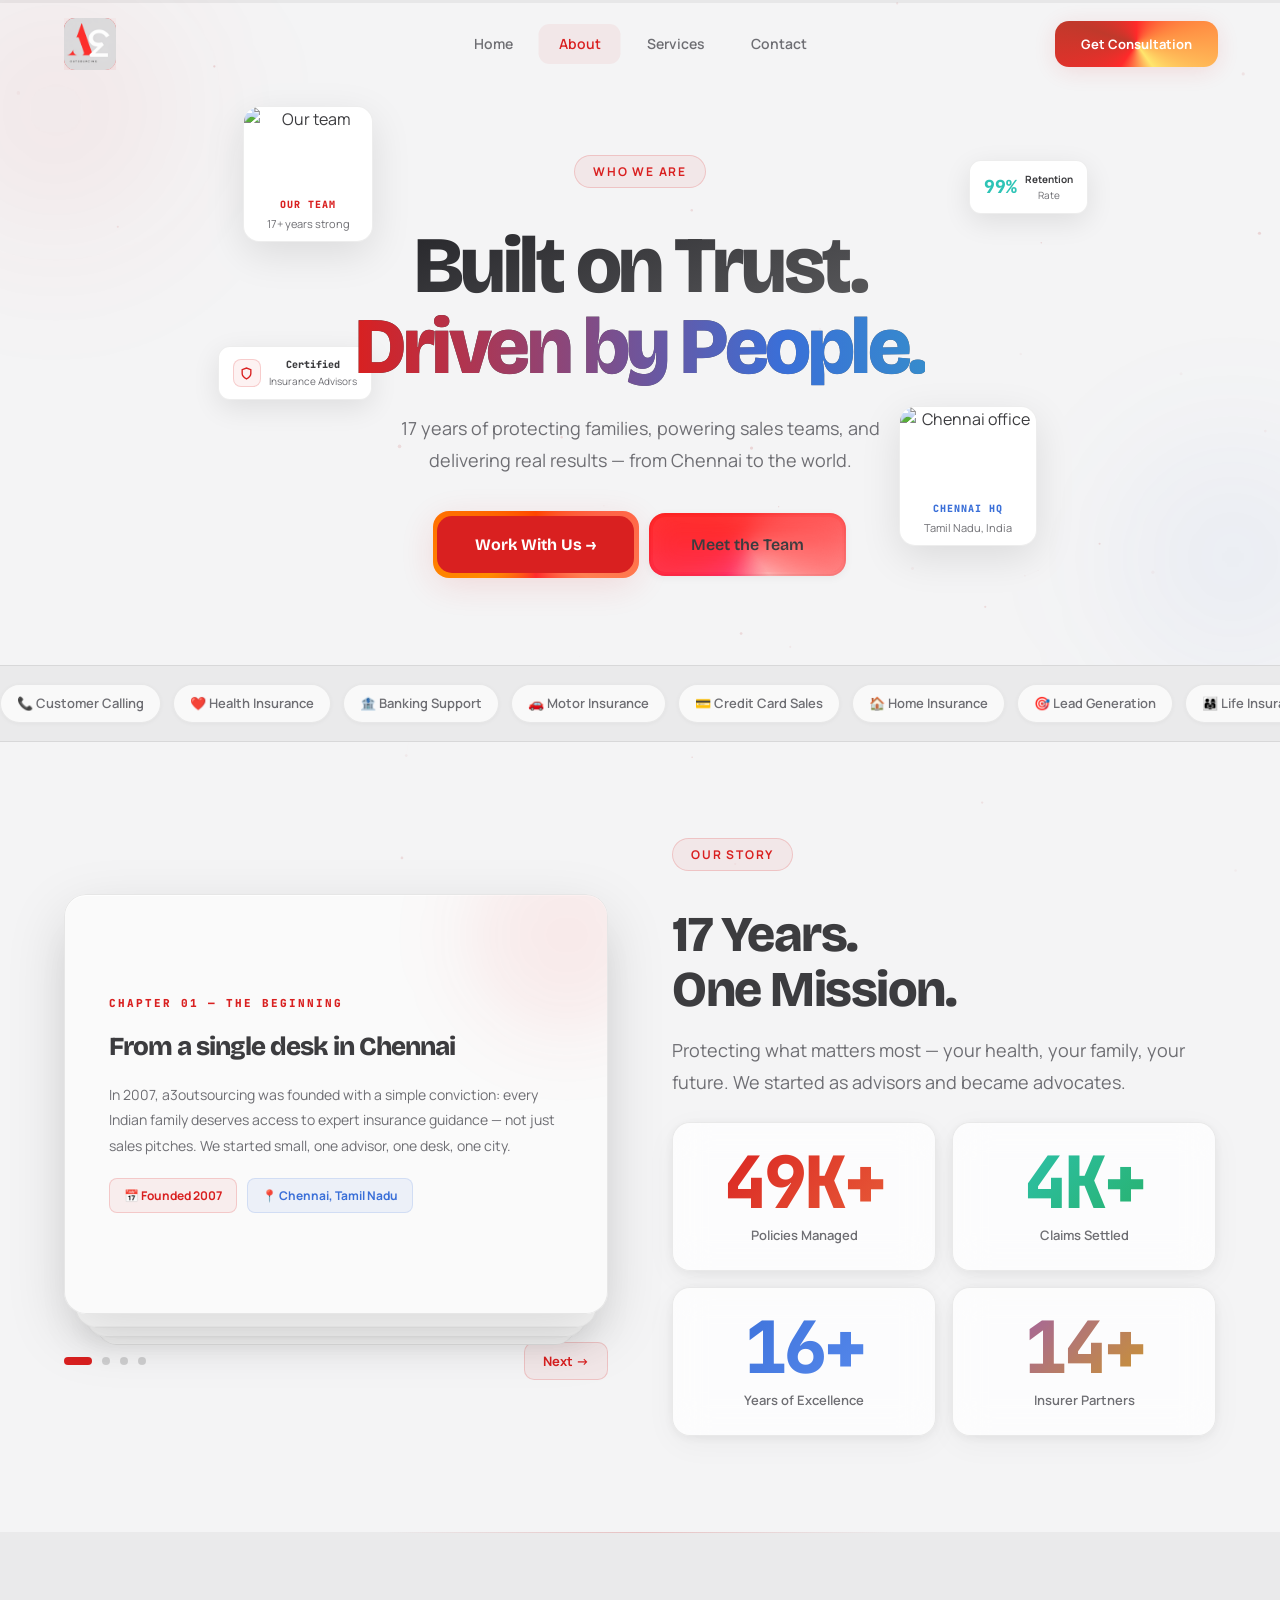
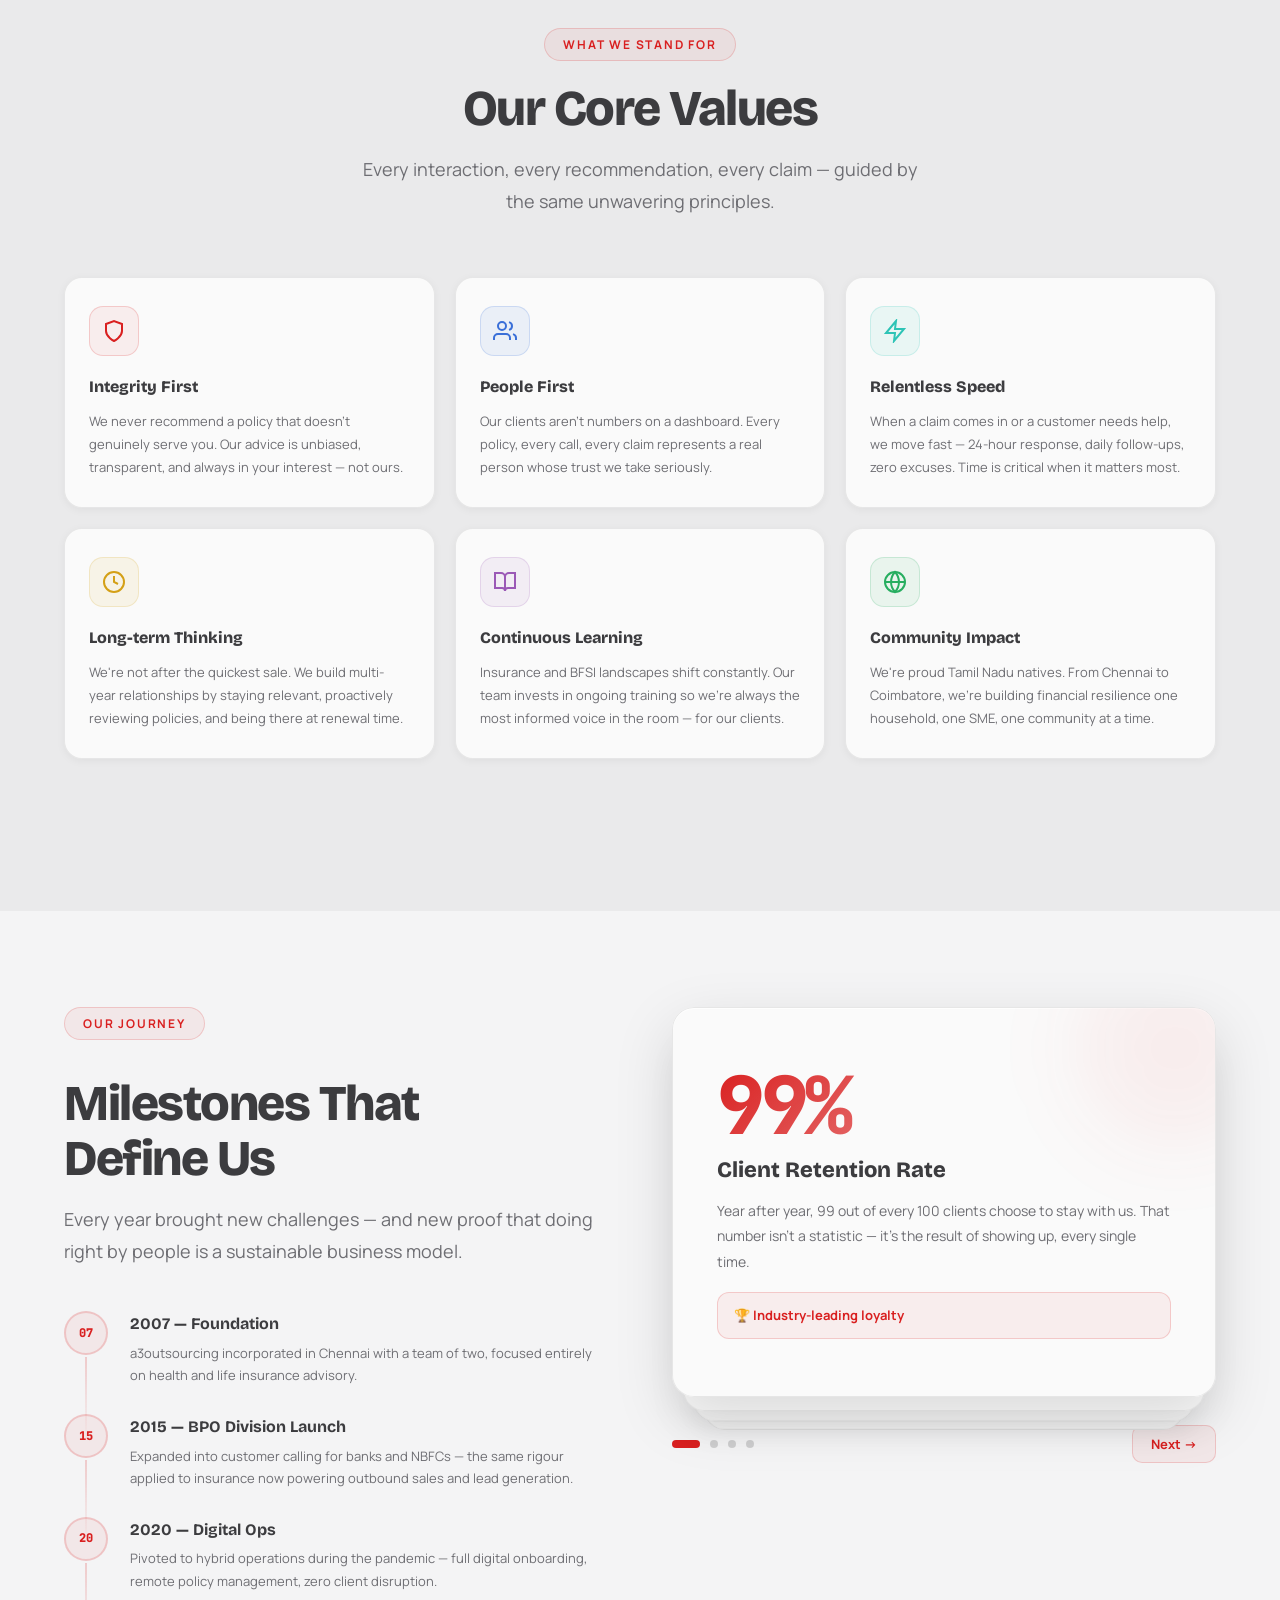
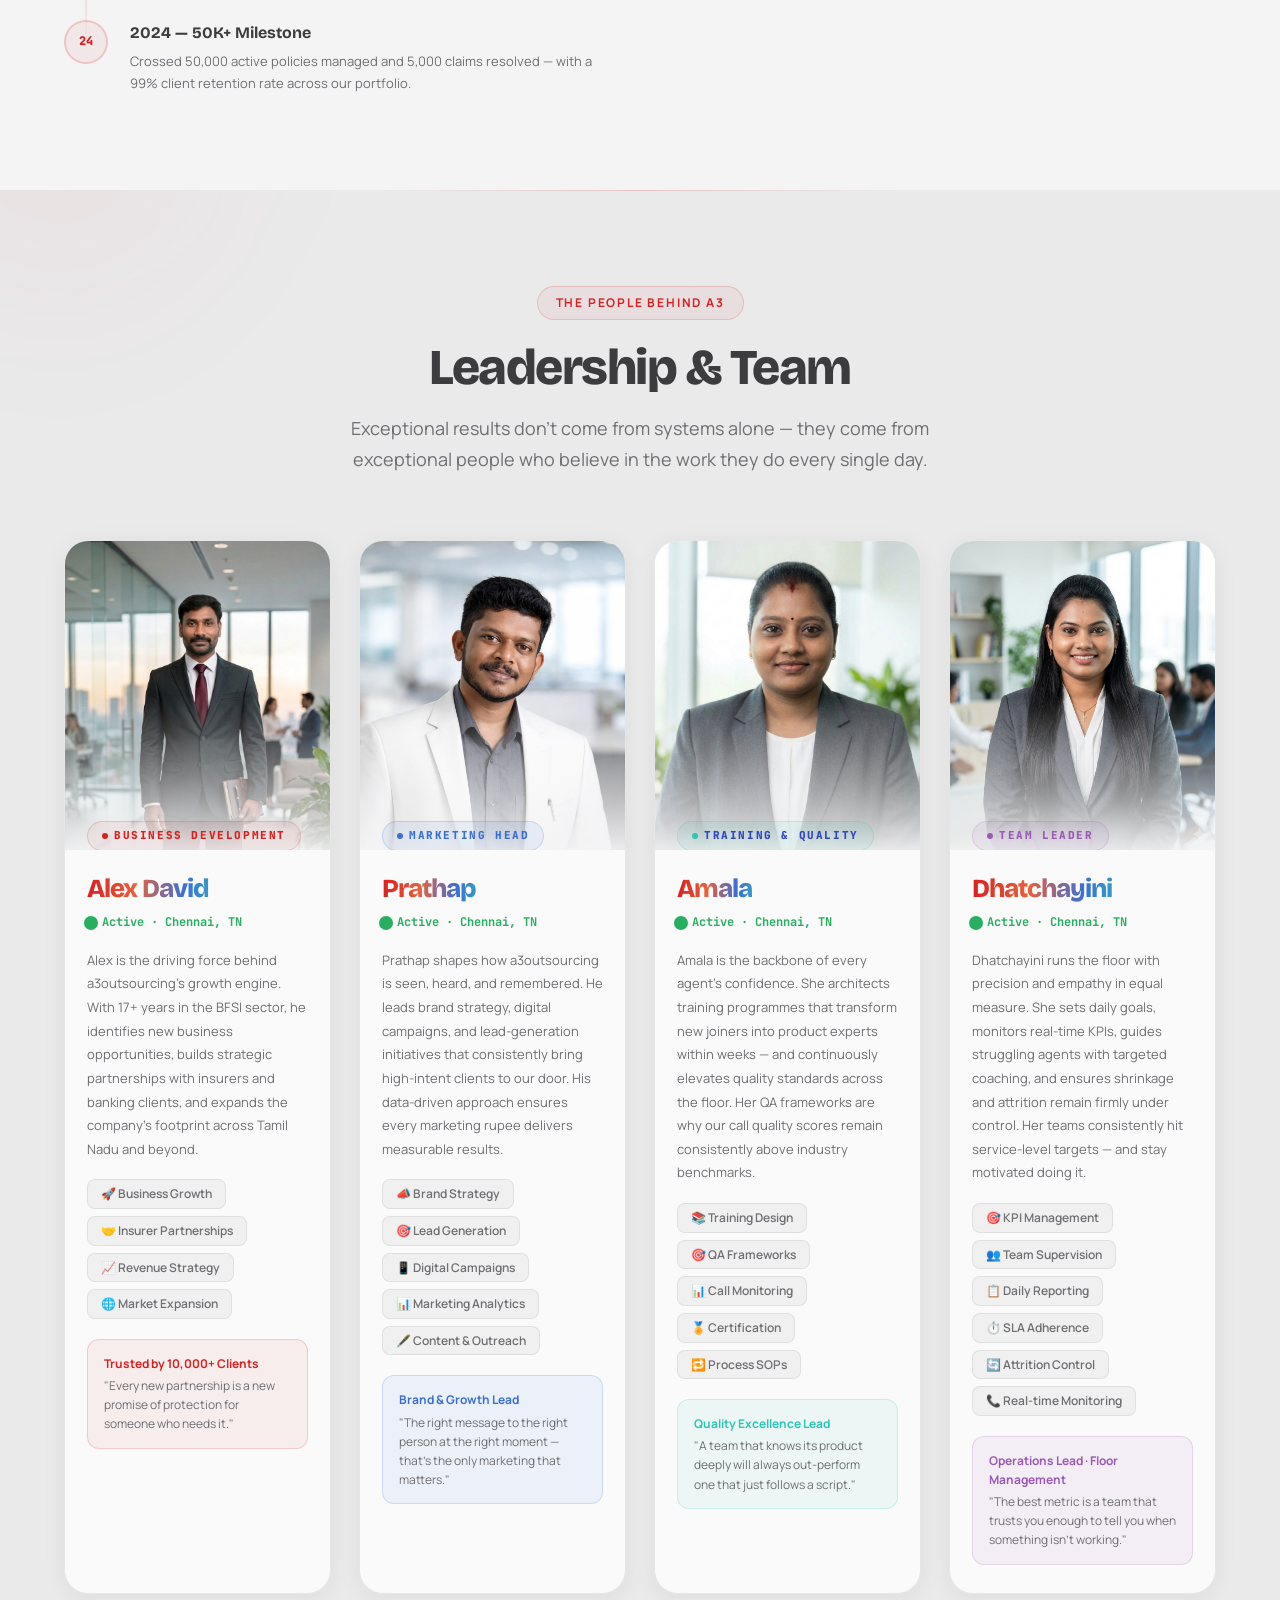
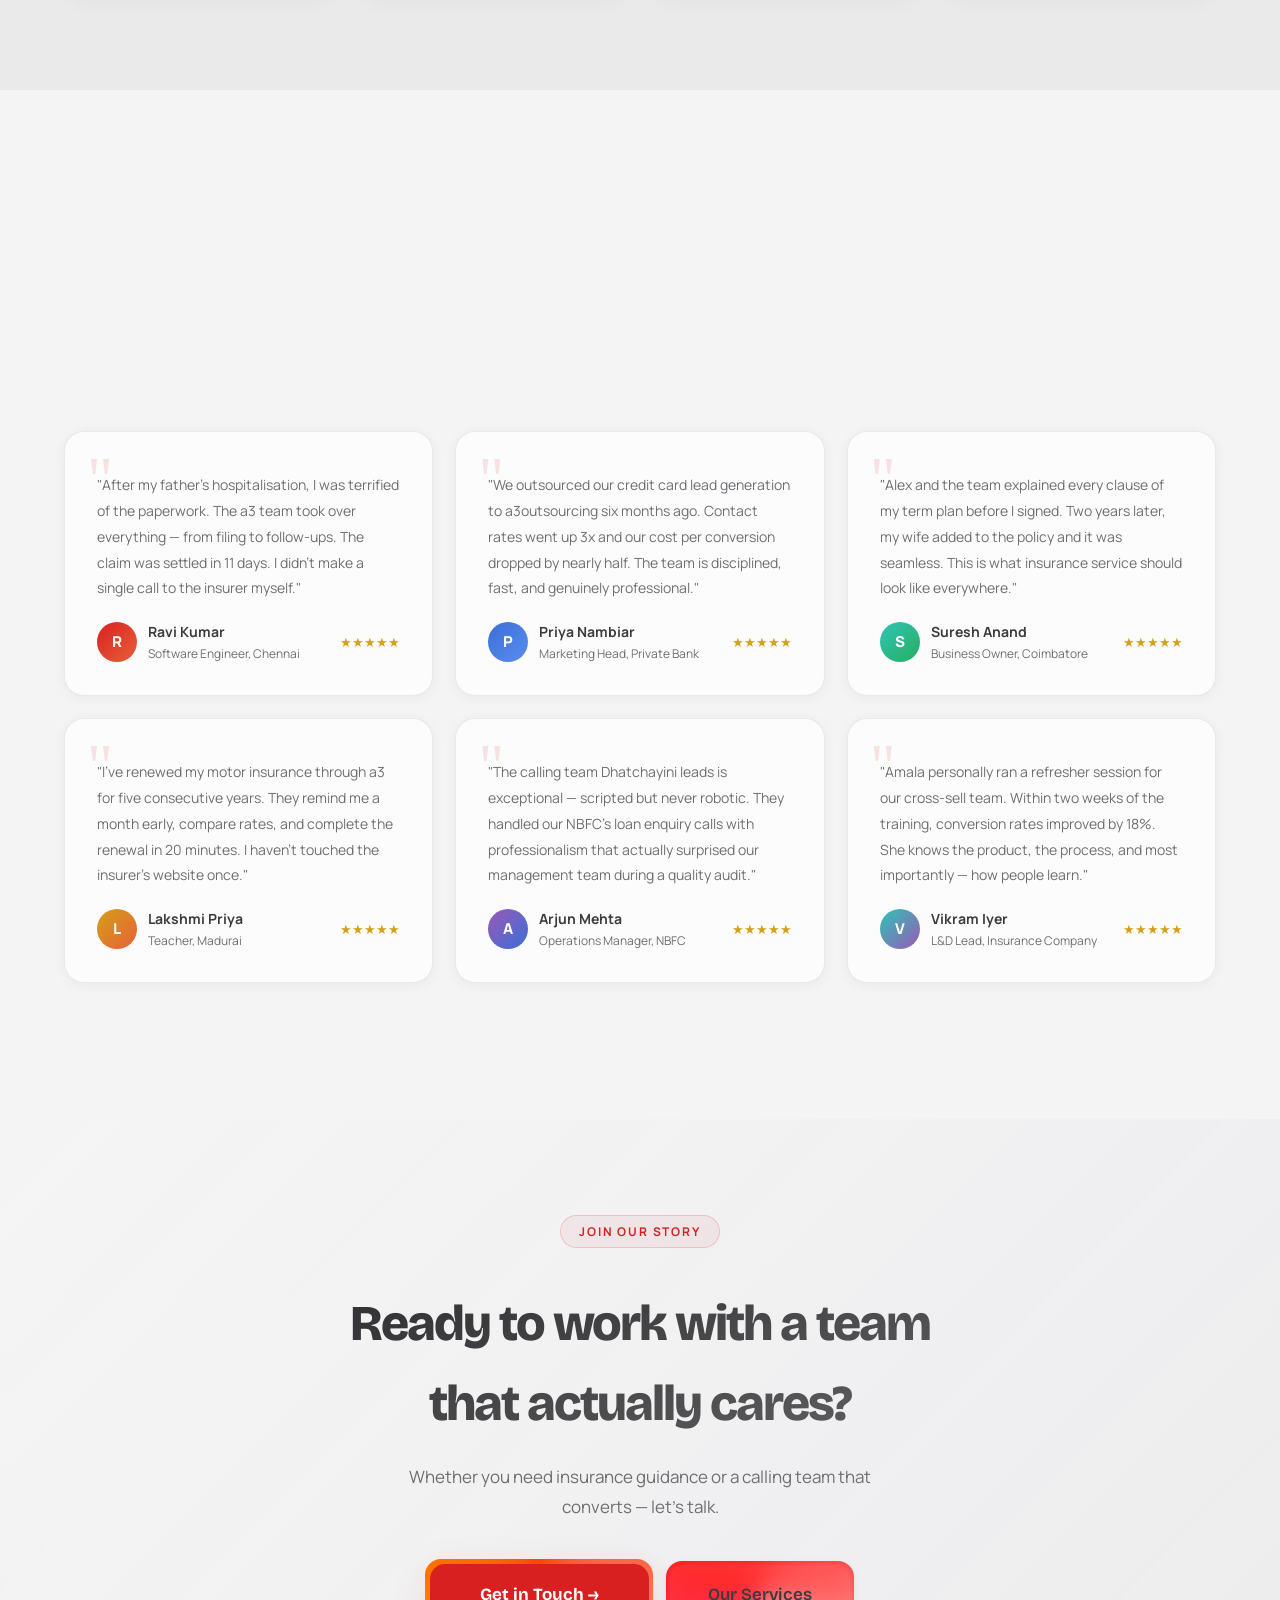
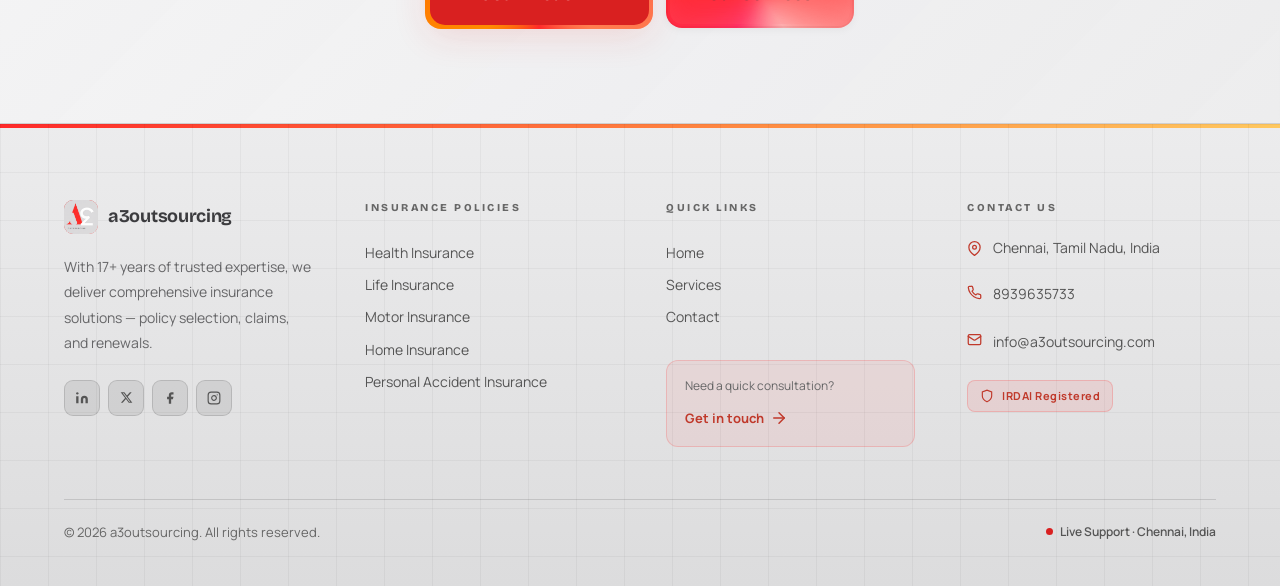
==== commit b2f451f0: "updated styles / fix navbar / etc" ====
--- a/about.html
+++ b/about.html
@@ -785,7 +785,7 @@
         <!-- ── Alex David — Business Development ── -->
         <div class="team-card sr delay-1">
           <div class="team-photo-wrap">
-            <img src="assets/team_members/alex.jpg" alt="Alex David - Business Development">
+            <img src="assets/team_members/alex.png" alt="Alex David - Business Development">
             <div class="team-photo-overlay"></div>
             <div class="team-photo-badge">
               <span class="team-role-tag" style="background:var(--brand-red-subtle);color:var(--brand-red);border:1px solid var(--brand-red-border)">
--- a/css/styles.css
+++ b/css/styles.css
@@ -1083,25 +1083,22 @@
 
   /* Grid collapses */
   .grid-2 {
+    grid-template-columns: 1fr !important;
     gap: 24px !important;
+  }
+
+  .grid-4 {
+    grid-template-columns: 1fr 1fr !important;
+    gap: 14px !important;
   }
 
   .grid-3 {
     grid-template-columns: 1fr !important;
     gap: 14px !important;
   }
-
-  .grid-4 {
-    grid-template-columns: 1fr 1fr !important;
-    gap: 14px !important;
-    position: absolute;
-    left: 50%;
-    top: 50%;
-    transform: translate(-50%, -50%);
-    display: flex;
-    align-items: center;
-    gap: 6px;
-    padding: 56px 16px;
+  .footer-cols {
+    grid-template-columns: 1fr !important;
+    gap: 32px !important;
   }
 
   /* Hero */
@@ -1998,7 +1995,7 @@
 }
 
 .footer-link {
-  display: inline-block !important;
+  display: block !important;
   color: #555 !important;
   font-size: 14px !important;
   padding: 5px 0 !important;
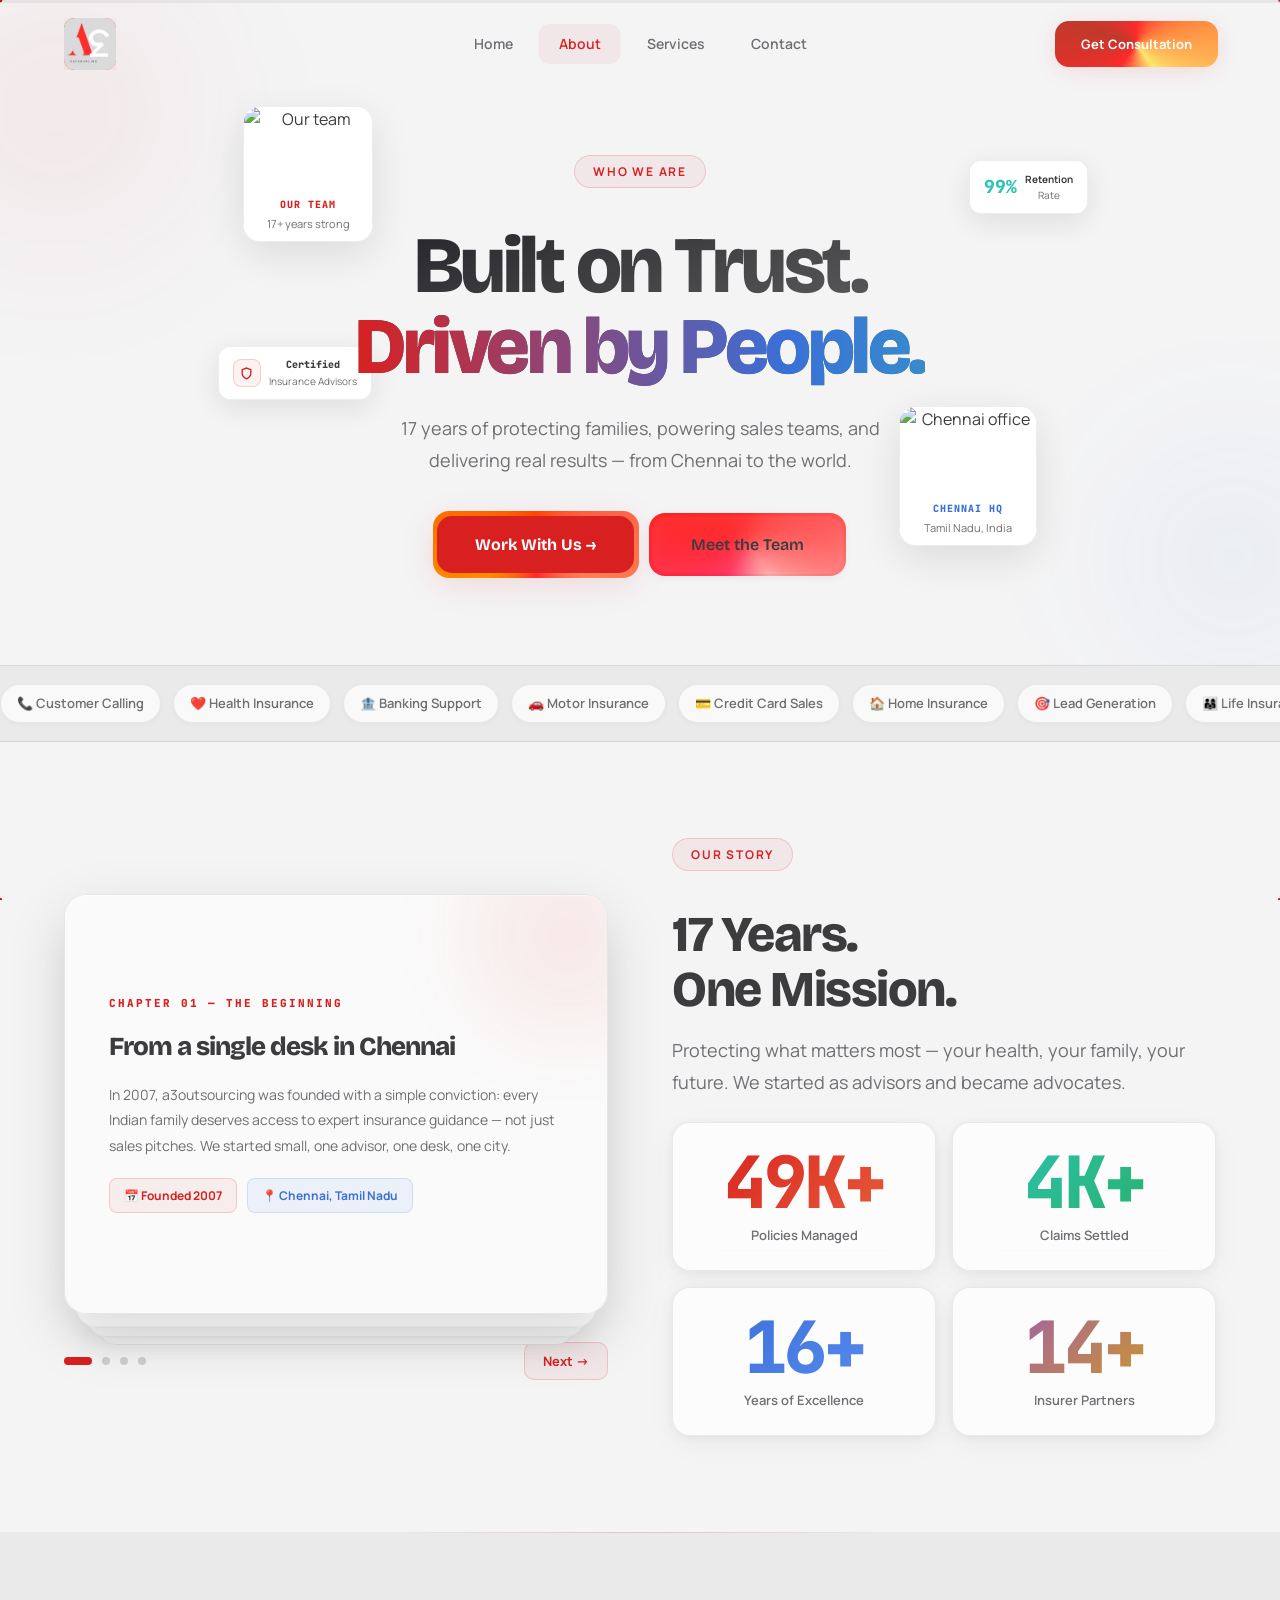
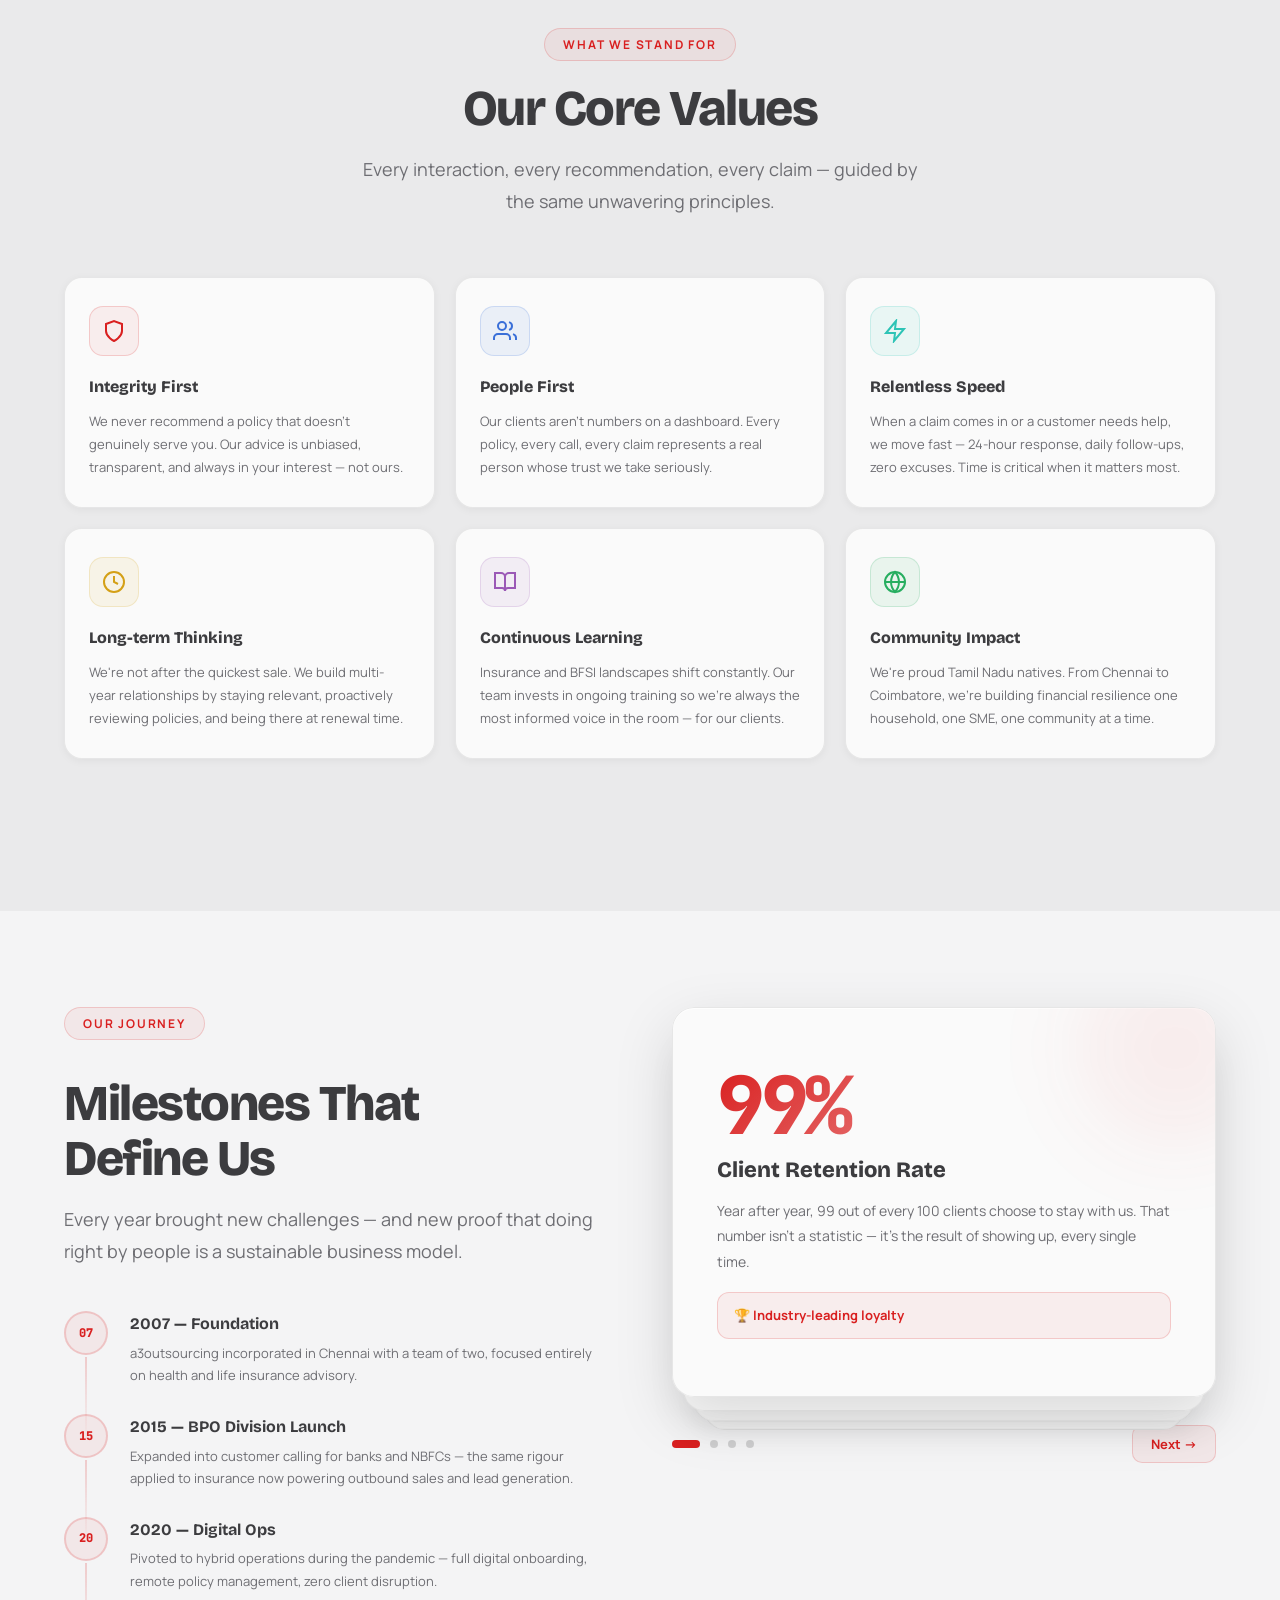
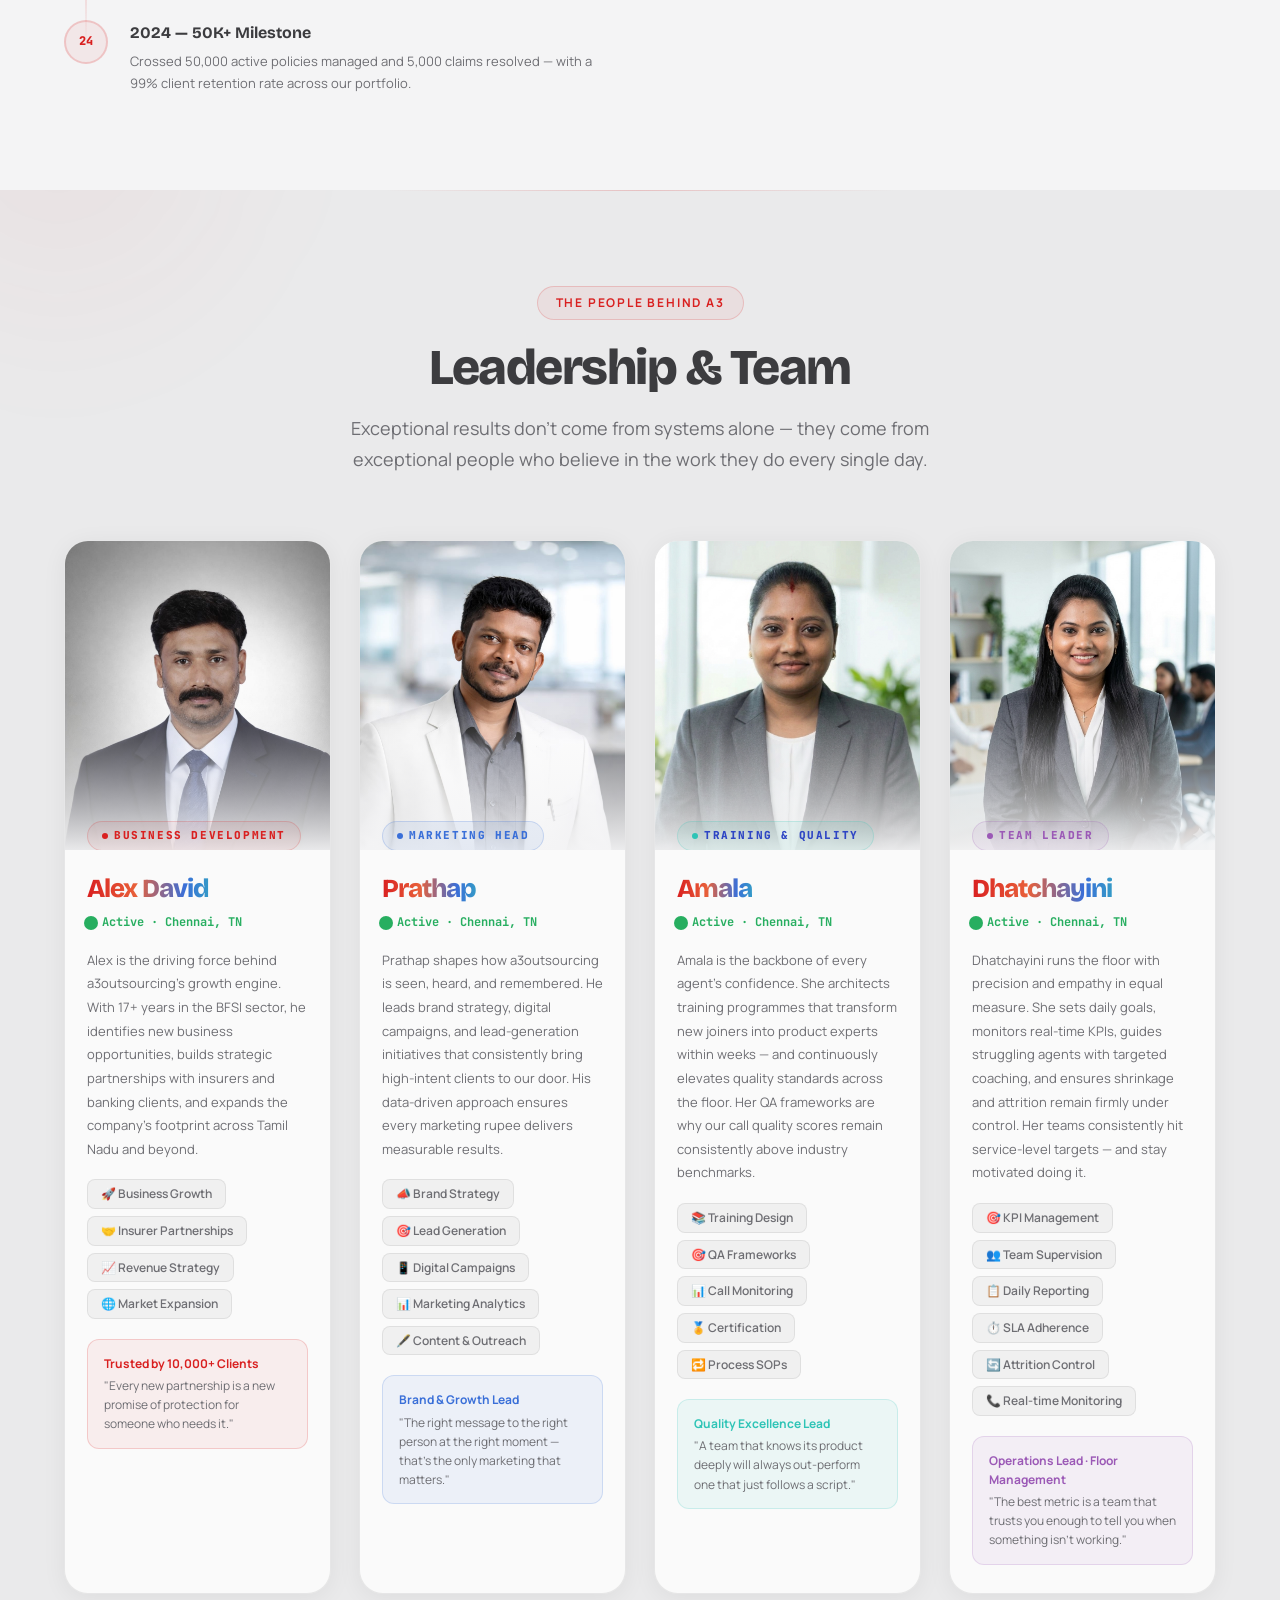
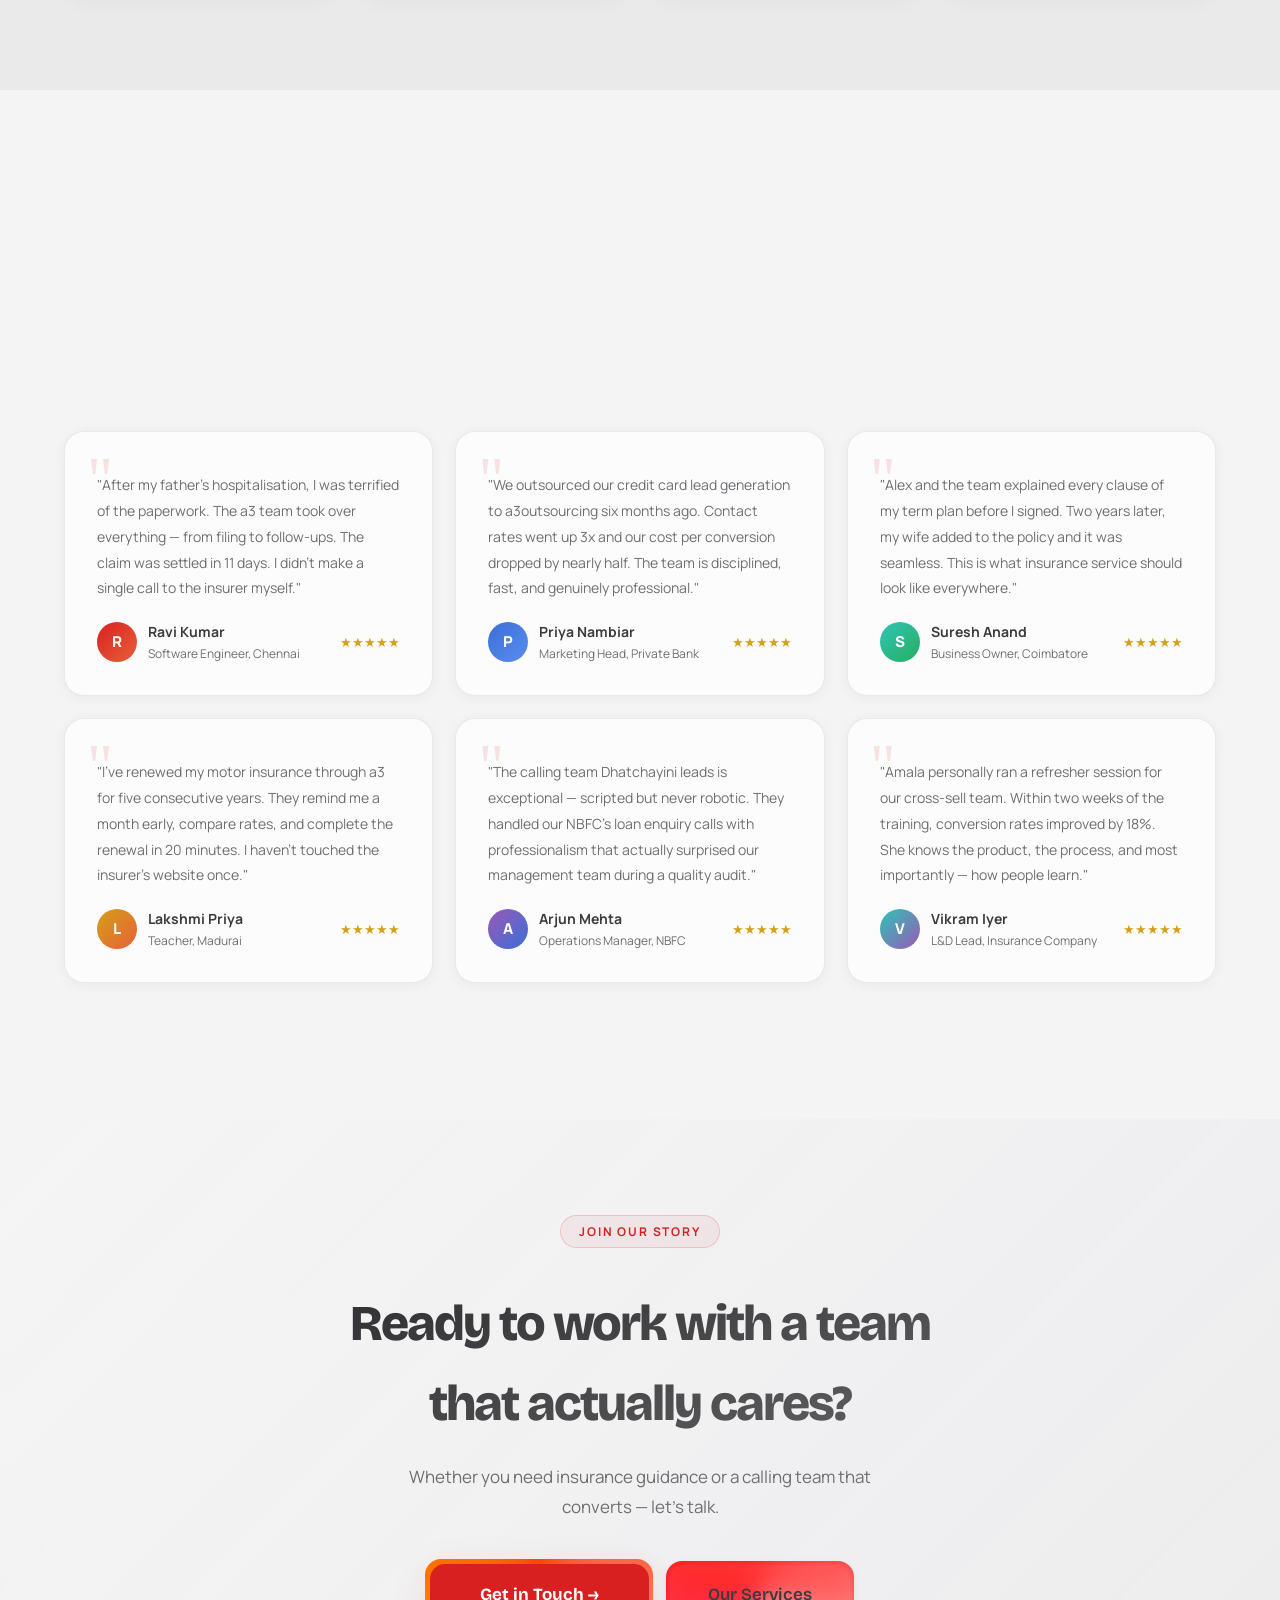
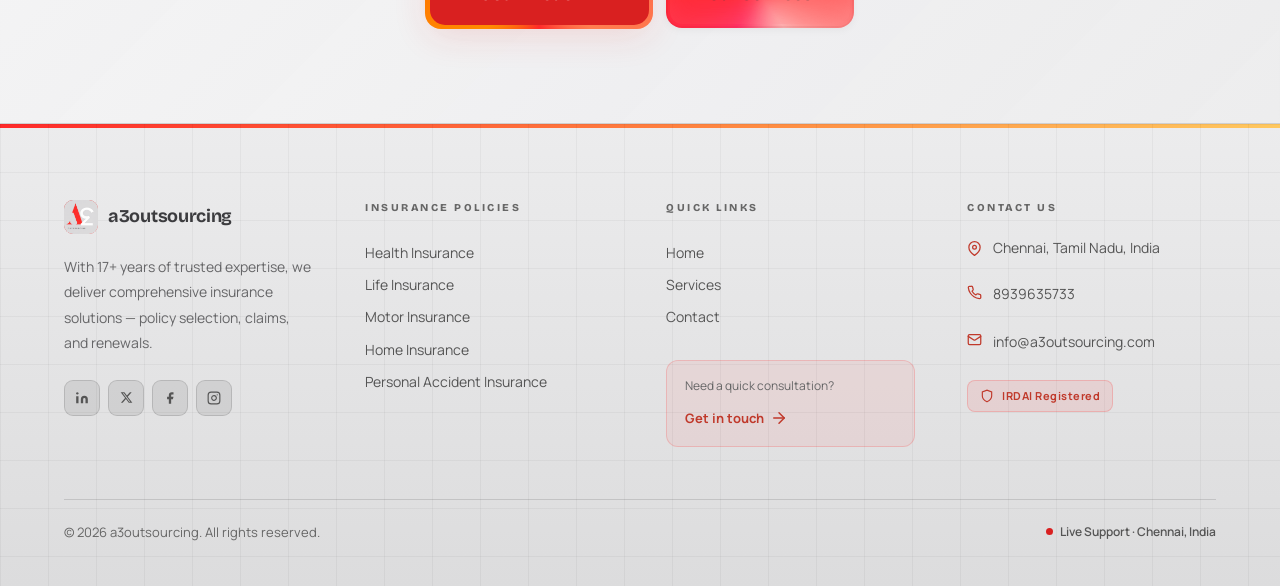
==== commit b52dd5a3: "Update Alex David's image in about.html" ====
--- a/about.html
+++ b/about.html
@@ -785,7 +785,7 @@
         <!-- ── Alex David — Business Development ── -->
         <div class="team-card sr delay-1">
           <div class="team-photo-wrap">
-            <img src="assets/team_members/alex.png" alt="Alex David - Business Development">
+            <img src="assets/team_members/alex1.jpeg" alt="Alex David - Business Development">
             <div class="team-photo-overlay"></div>
             <div class="team-photo-badge">
               <span class="team-role-tag" style="background:var(--brand-red-subtle);color:var(--brand-red);border:1px solid var(--brand-red-border)">
